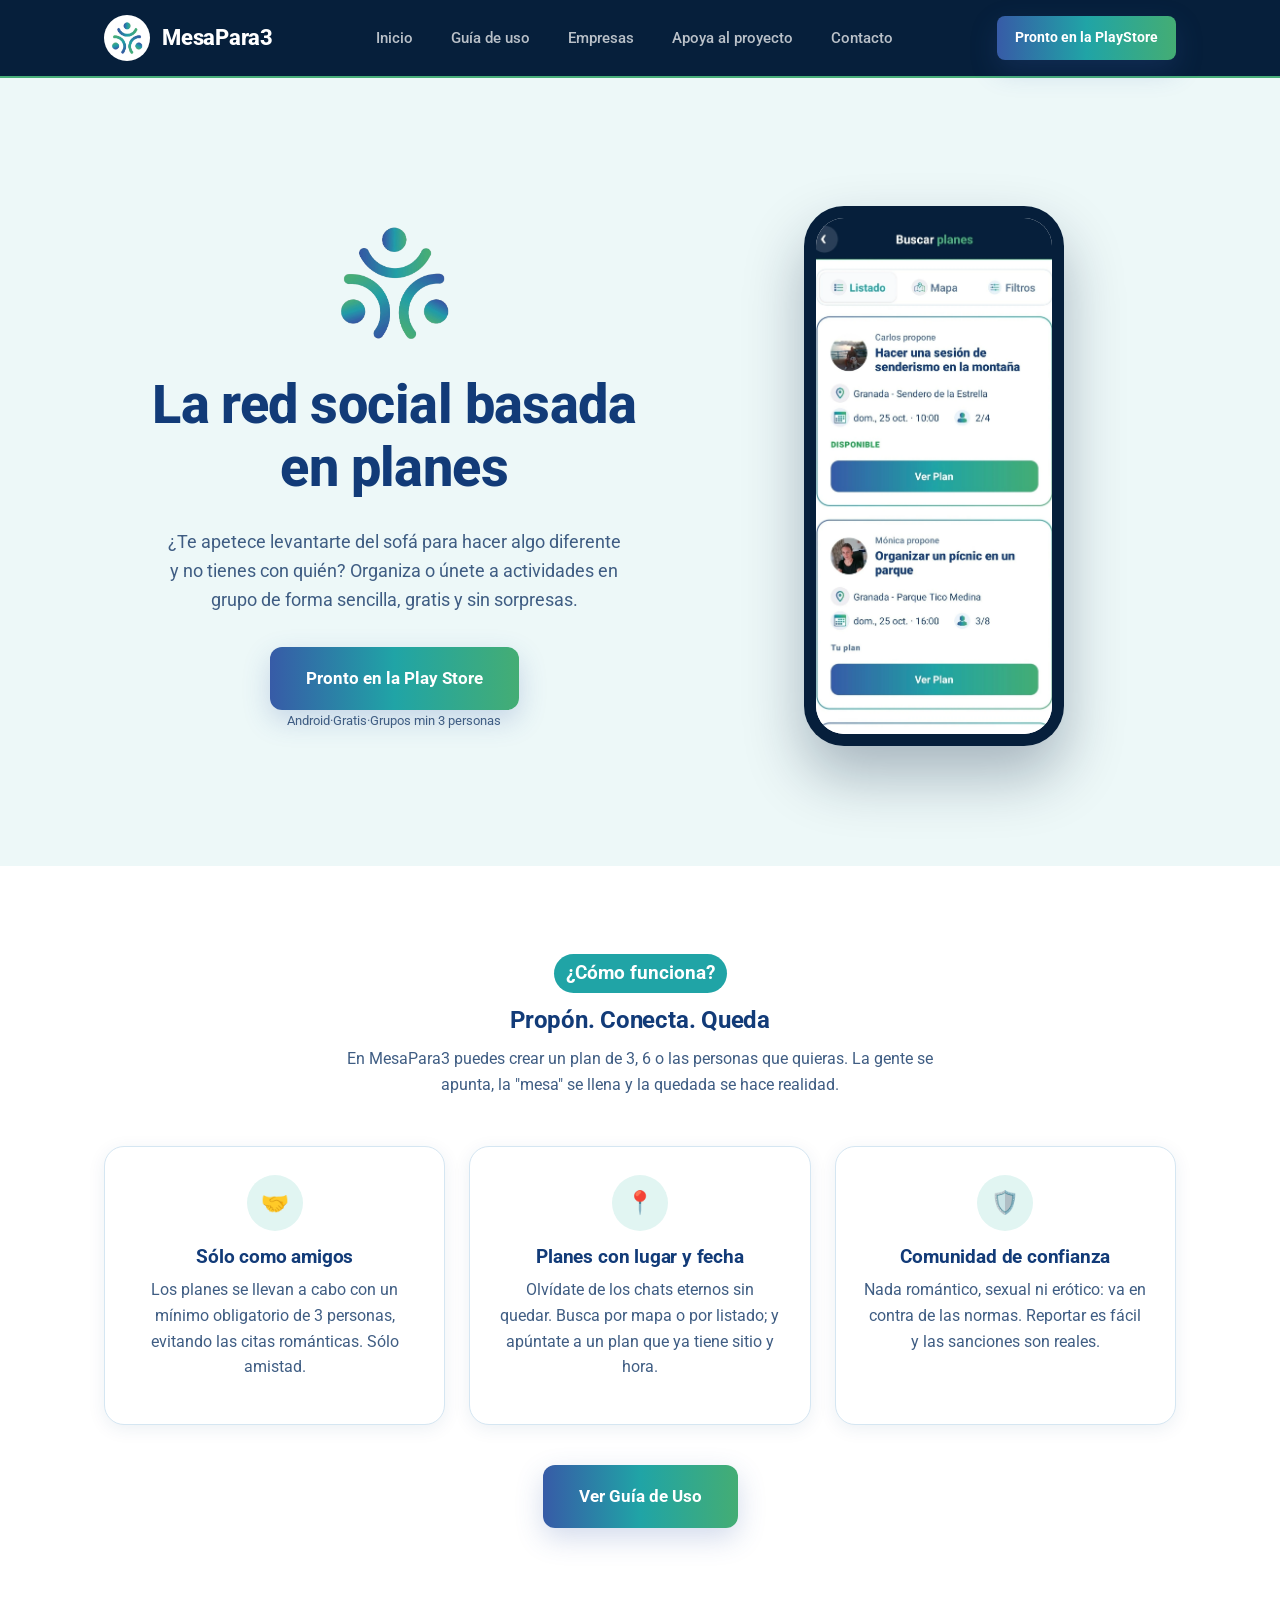
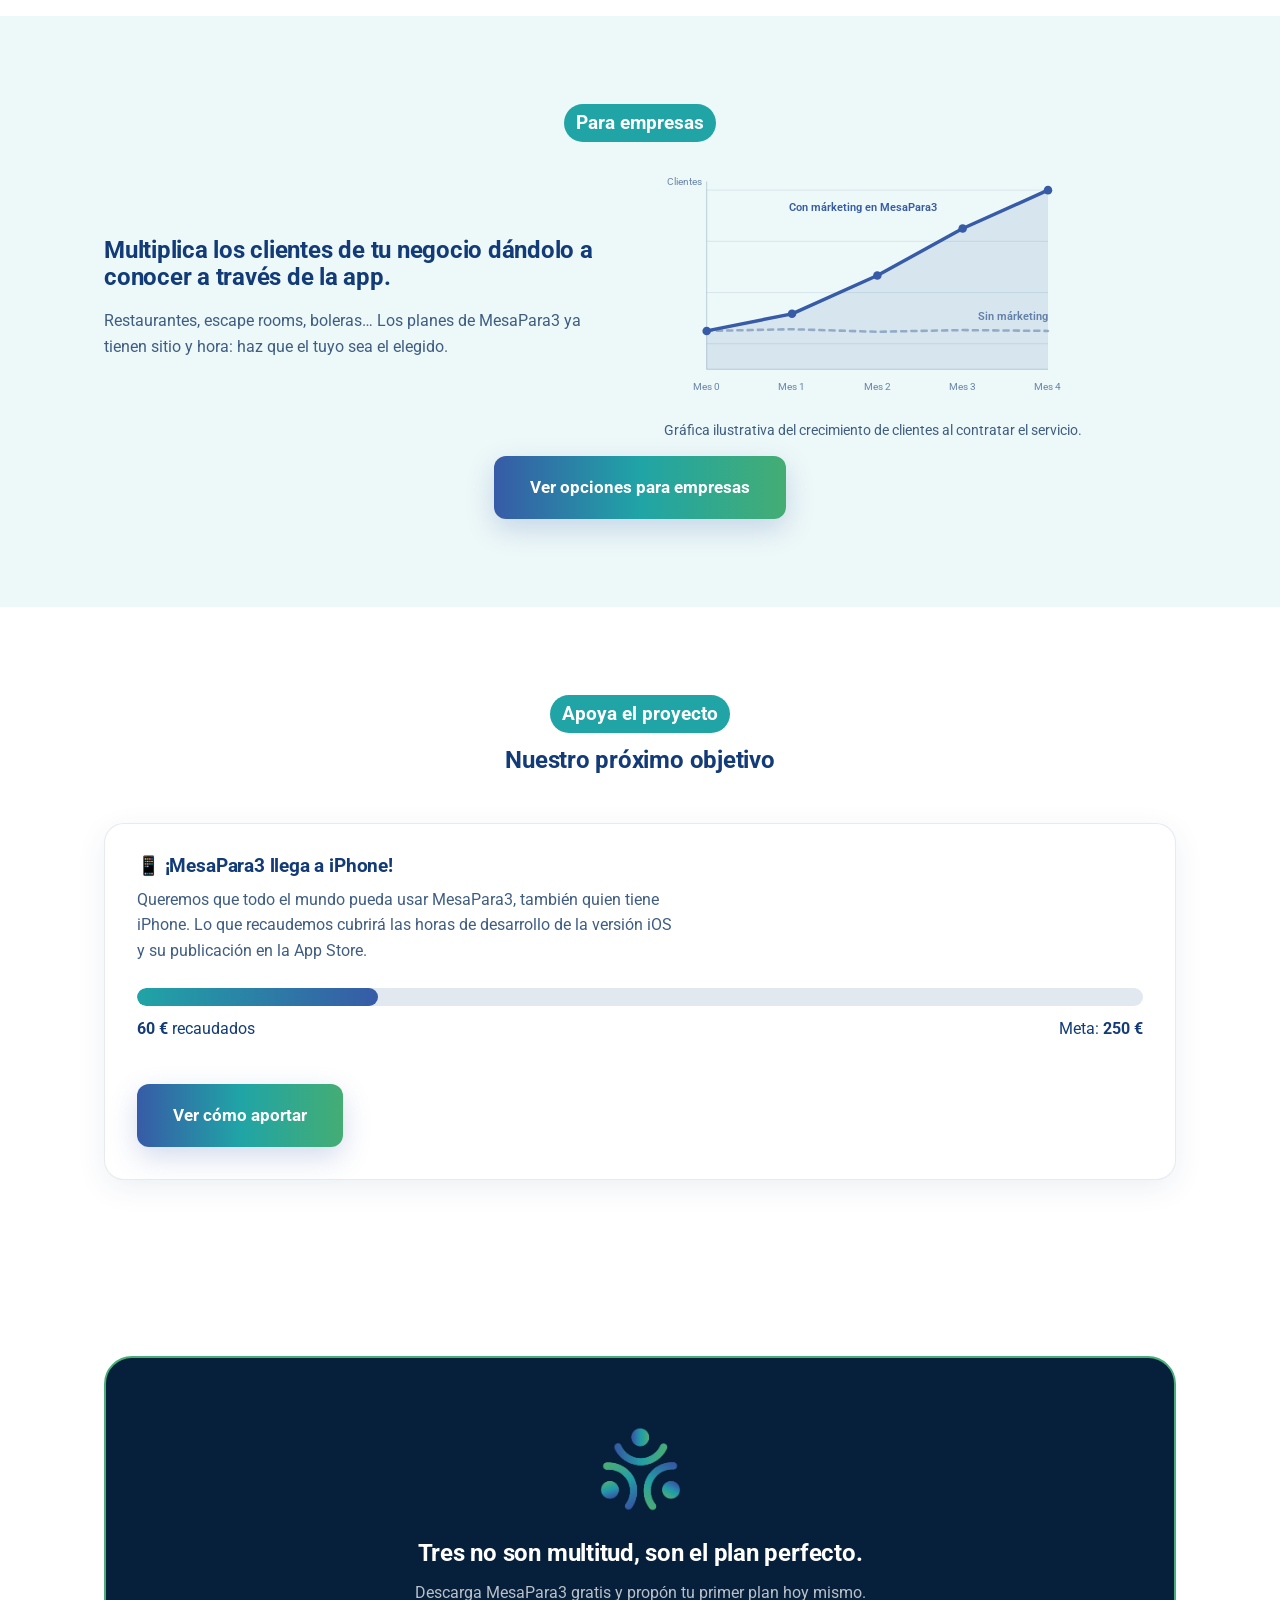
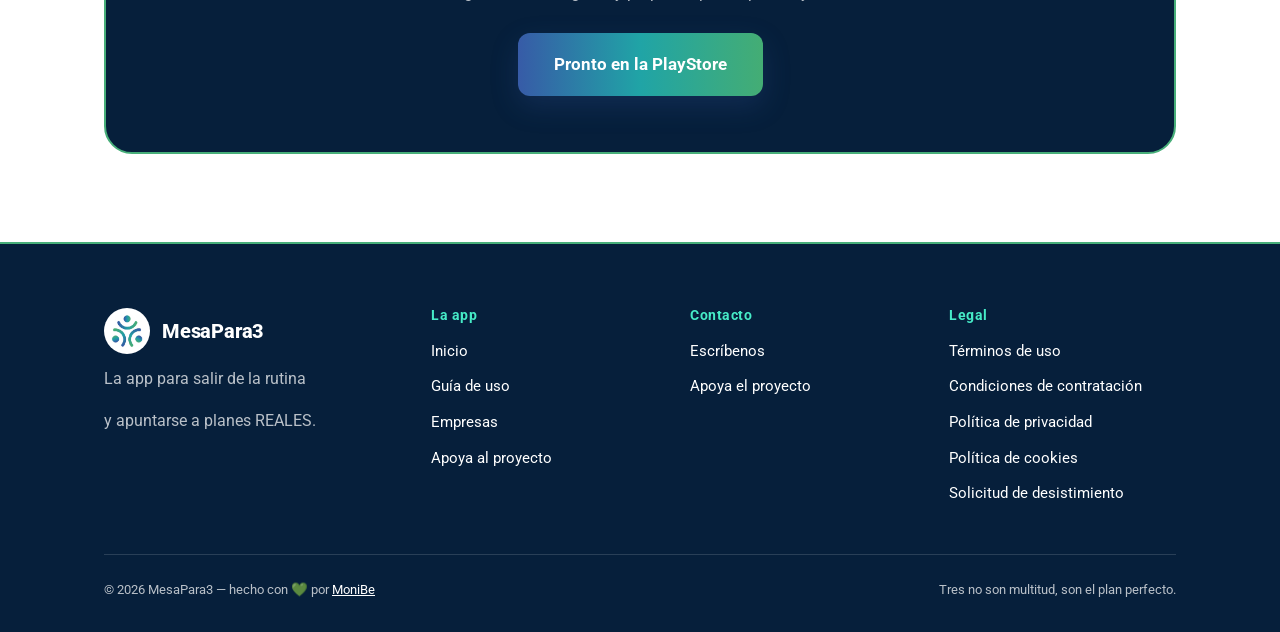
==== index.html @ 3df7d230 "Cambiado el mensaje del index al final para descargar la app" ====
<!DOCTYPE html>
<html lang="es">
<head>
  <meta charset="UTF-8">
  <meta name="viewport" content="width=device-width, initial-scale=1.0">
  <title>Inicio · MesaPara3 | App para hacer planes y salir de la rutina</title>
  <meta name="description" content="Descubre MesaPara3, red social centrada en planes. Crea o apúntate a cenas, excursiones y actividades cerca de ti.">
  <link rel="stylesheet" href="/css/styles.css">
  <link rel="icon" href="assets/favicon.ico">
</head>
<body>

  <div id="site-header"></div>

  <main>

  <section class="hero">
    <div class="container">
      <div class="reveal in">
          <img src="/assets/logo.png" alt="Logo MesaPara3" title="logo MesaPara3" class="hero-logo">
        <h1>La red social basada en planes</h1>
        <p class="lede">¿Te apetece levantarte del sofá para hacer algo diferente y no tienes con quién? Organiza o únete a actividades en grupo de forma sencilla, gratis y sin sorpresas.</p>
        <div class="hero-actions" id="descarga">
          <a href="#" class="btn btn-gradient btn-lg">Pronto en la Play Store</a>
        </div>
        <p class="store-note">Android·Gratis·Grupos min 3 personas</p>
      </div>
      <div class="phone-mock reveal in">
        <div class="screen">
          <img src="/assets/capturas/buscar_plan.webp" alt="Captura de la app MesaPara3: pantalla de Buscar planes" title="Pantalla de Buscar planes en la app" class="phone-screenshot">
        </div>
      </div>
    </div>
  </section>

  <section>
    <div class="container">
      <div class="section-head reveal">
        <span class="badge">¿Cómo funciona?</span>
        <h2>Propón. Conecta. Queda</h2>
        <p class="text-muted">En MesaPara3 puedes crear un plan de 3, 6 o las personas que quieras. La gente se apunta, la "mesa" se llena y la quedada se hace realidad.</p>
      </div>
      <div class="grid-3">
        <div class="card reveal">
          <div class="icon-dot">🤝</div>
          <h3>Sólo como amigos</h3>
          <p class="text-muted">Los planes se llevan a cabo con un mínimo obligatorio de 3 personas, evitando las citas románticas. Sólo amistad.</p>
        </div>
        <div class="card reveal">
          <div class="icon-dot">📍</div>
          <h3>Planes con lugar y fecha</h3>
          <p class="text-muted">Olvídate de los chats eternos sin quedar. Busca por mapa o por listado; y apúntate a un plan que ya tiene sitio y hora.</p>
        </div>
        <div class="card reveal">
          <div class="icon-dot">🛡️</div>
          <h3>Comunidad de confianza</h3>
          <p class="text-muted">Nada romántico, sexual ni erótico: va en contra de las normas. Reportar es fácil y las sanciones son reales.</p>
        </div>
        
      </div>
            <div class="section-action reveal">
        <a href="/guia-de-uso" class="btn btn-gradient btn-lg">Ver Guía de Uso</a>
      </div>
    </div>
  </section>

  <!-- PARA EMPRESAS -->
  <section class="section-tint section-biz">
    <div class="container">
      <span class="badge">Para empresas</span>
      <div class="biz-grid">
        <div class="biz-copy reveal">
          <h2>Multiplica los clientes de tu negocio dándolo a conocer a través de la app.</h2>
          <p class="text-muted">Restaurantes, escape rooms, boleras… Los planes de MesaPara3 ya tienen sitio y hora: haz que el tuyo sea el elegido.</p>
        </div>

        <div class="growth-chart reveal">
          <svg viewBox="0 0 480 300" role="img" aria-labelledby="chart-title chart-desc">
            <title id="chart-title">Evolución de clientes con y sin servicio de márketing</title>
            <desc id="chart-desc">Gráfica ilustrativa: sin el servicio, los clientes se mantienen estables; con el servicio de márketing, aumentan mes a mes.</desc>

            <!-- Cuadrícula -->
            <line class="grid" x1="50" y1="40"  x2="450" y2="40"/>
            <line class="grid" x1="50" y1="100" x2="450" y2="100"/>
            <line class="grid" x1="50" y1="160" x2="450" y2="160"/>
            <line class="grid" x1="50" y1="220" x2="450" y2="220"/>
            <line class="axis" x1="50" y1="250" x2="450" y2="250"/>
            <line class="axis" x1="50" y1="30"  x2="50"  y2="250"/>

            <!-- Etiquetas eje X -->
            <text class="tick" x="50"  y="274" text-anchor="middle">Mes 0</text>
            <text class="tick" x="150" y="274" text-anchor="middle">Mes 1</text>
            <text class="tick" x="250" y="274" text-anchor="middle">Mes 2</text>
            <text class="tick" x="350" y="274" text-anchor="middle">Mes 3</text>
            <text class="tick" x="450" y="274" text-anchor="middle">Mes 4</text>
            <text class="tick" x="44" y="34" text-anchor="end">Clientes</text>

            <!-- Sin servicio -->
            <polyline class="line-base" points="50,205 150,203 250,206 350,204 450,205"/>
            <text class="label" x="450" y="192" text-anchor="end" opacity=".6">Sin márketing</text>

            <!-- Con servicio -->
            <polygon class="area-up" points="50,205 150,185 250,140 350,85 450,40 450,250 50,250"/>
            <polyline class="line-up" points="50,205 150,185 250,140 350,85 450,40"/>
            <circle class="dot-up" cx="50"  cy="205" r="5"/>
            <circle class="dot-up" cx="150" cy="185" r="5"/>
            <circle class="dot-up" cx="250" cy="140" r="5"/>
            <circle class="dot-up" cx="350" cy="85"  r="5"/>
            <circle class="dot-up" cx="450" cy="40"  r="5"/>
            <text class="label label-up" x="320" y="64" text-anchor="end">Con márketing en MesaPara3</text>
          </svg>
          <p class="text-muted chart-caption">Gráfica ilustrativa del crecimiento de clientes al contratar el servicio.</p>
        </div>
      </div>
      <a href="/empresas" class="btn btn-gradient btn-lg">Ver opciones para empresas</a>
    </div>
  </section>

  <!-- NUESTRO PRÓXIMO OBJETIVO -->
  <section>
    <div class="container">
      <div class="section-head reveal">
        <span class="badge">Apoya el proyecto</span>
        <h2>Nuestro próximo objetivo</h2>
      </div>

      <div class="goal-card reveal">
        <h3>📱 ¡MesaPara3 llega a iPhone!</h3>
        <p class="text-muted" style="max-width:60ch;">
          Queremos que todo el mundo pueda usar MesaPara3, también quien tiene iPhone.
          Lo que recaudemos cubrirá las horas de desarrollo de la versión iOS y su
          publicación en la App Store.
        </p>

        <div class="goal-progress"
            role="progressbar"
            aria-valuemin="0" aria-valuemax="250" aria-valuenow="60"
            aria-label="Progreso de la recaudación para la versión de iPhone">
          <div class="goal-progress-fill"></div>
        </div>

        <div class="goal-numbers">
          <span><strong id="goal-raised">60 €</strong> recaudados</span>
          <span>Meta: <strong>250 €</strong></span>
        </div>
        <p class="goal-note" id="goal-note"></p>

        <a href="/aportaciones" class="btn btn-gradient btn-lg">Ver cómo aportar</a>
      </div>
    </div>
  </section>

  <section>
    <div class="container">
      <div class="cta-band reveal">
        <img src="/assets/logo.png" alt="Logo MesaPara3" title="Logo MesaPara3" class="cta-logo">
        <h2>Tres no son multitud, son el plan perfecto.</h2>
        <p>Descarga MesaPara3 gratis y propón tu primer plan hoy mismo.</p>
        <a href="#" class="btn btn-gradient btn-lg" style="margin-top:12px;">Pronto en la PlayStore</a>
      </div>
    </div>
  </section>

  </main>

  <div id="site-footer"></div>

  <script src="/js/script.js"></script>
</body>
</html>
---- css/styles.css ----
/* =========================================================
   MesaPara3 — Sistema de diseño de la web oficial
   Basado en src/styles/theme.js de la app MesaPara3
   (cabecera y pie azul marino, degradado azul → turquesa → verde)
   ========================================================= */

@import url('https://fonts.googleapis.com/css2?family=Roboto:wght@400;500;700;800&display=swap');

:root {
  /* --- Paleta (idéntica a theme.js) --- */
  --color-primary: #20A4A6;        /* turquesa */
  --color-secondary: #375BA7;      /* azul corporativo */
  --color-bg: #FFFFFF;
  --color-surface: #F8FAFC;        /* blanco azulado */
  --color-text: #123B78;           /* azul intenso */
  --color-text-muted: #3f5d83;     /* azul suave */
  --color-border: #D5E6F2;
  --color-avatar-bg: #E1F5F2;      /* verde agua muy suave */

  --color-bar: #061F3B;            /* barras oscuras (header / footer) */
  --color-on-bar: #FFFFFF;
  --color-on-bar-muted: rgba(255, 255, 255, 0.72);
  --color-azulito: #40D5F1;
  --color-verde: #47AE79;
  --color-turquesaclaro: #46ebc7;
  --color-mint: #EDF8F8;

  --gradient-brand: linear-gradient(90deg, #375BA7 0%, #20A4A6 50%, #44AD74 100%);
  --gradient-critico: linear-gradient(90deg, #375BA7 0%, #1E293B 100%);
  --gradient-disabled: linear-gradient(90deg, #CCCCCC 0%, #AFAFAF 100%);
  --gradient-wash: radial-gradient(circle at 15% 15%, rgba(32,164,166,0.10), transparent 65%),
                   radial-gradient(circle at 85% 25%, rgba(55,91,167,0.09), transparent 60%);

  /* --- Tipografía (la de la app: Roboto) --- */
  --font-display: 'Roboto', system-ui, -apple-system, sans-serif;
  --font-body: 'Roboto', system-ui, -apple-system, sans-serif;

  /* --- Espaciado y forma --- */
  --radius-sm: 8px;                /* igual que BotonGradiente */
  --radius-md: 20px;
  --radius-lg: 28px;
  --radius-pill: 999px;
  --shadow-soft: 0 4px 18px rgba(18, 59, 120, 0.08);
  --shadow-lift: 0 10px 28px rgba(55, 91, 167, 0.22);
  --shadow-bar: 0 8px 24px rgba(6, 31, 59, 0.35);
  --container: 1120px;
  --header-h: 76px;
}

* { box-sizing: border-box; }
html { scroll-behavior: smooth; }

body {
  margin: 0;
  font-family: var(--font-body);
  color: var(--color-text);
  background: var(--color-bg);
  line-height: 1.6;
  -webkit-font-smoothing: antialiased;
}

img { max-width: 100%; display: block; }
a { color: inherit; text-decoration: none; }

h1, h2, h3, h4 {
  font-family: var(--font-display);
  font-weight: 700;
  line-height: 1.15;
  margin: 0 0 .5em;
  letter-spacing: -0.01em;
  color: var(--color-text);
}
h1 { font-weight: 800; }

p { margin: 0 0 1em; color: var(--color-text); }
.text-muted { color: var(--color-text-muted); }

/* Texto con degradado de marca (como "buen plan." en la app) */
.text-gradient {
  background: var(--gradient-brand);
  -webkit-background-clip: text;
  background-clip: text;
  color: transparent;
}

/* Foco visible para teclado */
:focus-visible {
  outline: 3px solid var(--color-azulito);
  outline-offset: 2px;
}

.container {
  width: 100%;
  max-width: var(--container);
  margin: 0 auto;
  padding: 0 24px;
}

section { padding: 88px 0; }
@media (max-width: 720px) { section { padding: 56px 0; } }
@media (max-width: 480px) {
  section { padding: 40px 0; }
  .container { padding: 0 18px; }
}

/* ---------- Motivo de marca: los 3 puntos de la mesa ---------- */
.mesa-mark {
  display: inline-flex;
  align-items: center;
  gap: 5px;
  height: 22px;
}
.mesa-mark span {
  width: 10px;
  height: 10px;
  border-radius: 50%;
  background: var(--color-secondary);
}
.mesa-mark span:nth-child(2) { background: var(--color-primary); }
.mesa-mark span:nth-child(3) { background: var(--color-verde); }
.mesa-mark span:nth-child(n+4) { display: none; } /* por si el HTML aún trae 4 puntos */

.mesa-divider {
  display: flex;
  gap: 10px;
  align-items: center;
  margin: 0 auto 20px;
  width: fit-content;
}
.mesa-divider span {
  width: 8px; height: 8px; border-radius: 50%;
  background: var(--color-border);
}
.mesa-divider span.on { background: var(--gradient-brand); }

.brand-logo {
  height: 46px;
  width: 46px;
  object-fit: contain;
  border-radius: 50%;
  background: #fff;           /* el logo va sobre círculo blanco, como en la app */
  padding: 2px;
}
.eyebrow-logo { height: 20px; width: auto; }
.cta-logo { height: 110px; width: auto; margin: 0 auto 16px; display: block; }

/* ---------- Header (barra azul marino, como la cabecera de la app) ---------- */
.site-header {
  position: sticky;
  top: 0;
  z-index: 50;
  background: var(--color-bar);
  color: var(--color-on-bar);
  border-bottom: 2px solid var(--color-verde);
}
.site-header .container {
  display: flex;
  align-items: center;
  justify-content: space-between;
  height: var(--header-h);
}

.brand {
  display: flex;
  align-items: center;
  gap: 12px;
  font-family: var(--font-display);
  font-weight: 800;
  font-size: 1.4rem;
  letter-spacing: -0.01em;
  color: var(--color-on-bar);
  text-decoration: none;
  transition: opacity .2s ease;
}
.site-header .brand:hover { opacity: .85; }
.brand .num,
.brand-3 { color: var(--color-verde); }  /* el "3" en verde, como en la app */

.main-nav {
  display: flex;
  align-items: center;
  gap: 6px;
}
.main-nav a {
  padding: 10px 16px;
  border-radius: var(--radius-pill);
  font-size: .95rem;
  font-weight: 500;
  color: var(--color-on-bar-muted);
  transition: background .18s ease, color .18s ease;
}
.main-nav a:hover,
.main-nav a.active {
  background: rgba(255, 255, 255, 0.10);
  color: var(--color-on-bar);
}
.header-cta { display: flex; align-items: center; gap: 12px; }

.nav-toggle {
  display: none;
  background: none;
  border: none;
  cursor: pointer;
  padding: 8px;
}
.nav-toggle span {
  display: block;
  width: 22px;
  height: 2px;
  background: var(--color-on-bar);
  margin: 5px 0;
  border-radius: 2px;
}

@media (max-width: 420px) {
  .header-cta .btn-gradient.btn-sm { display: none; }
}

@media (max-width: 860px) {
  .main-nav {
    position: fixed;
    top: var(--header-h); left: 0; right: 0;
    background: var(--color-bar);
    border-bottom: 2px solid var(--color-verde);
    flex-direction: column;
    align-items: stretch;
    padding: 12px;
    display: none;
    box-shadow: var(--shadow-bar);
  }
  .main-nav.open { display: flex; }
  .main-nav a { padding: 14px 16px; }
  .nav-toggle { display: block; }
}

/* ---------- Botones (estilo BotonGradiente) ---------- */
.btn {
  display: inline-flex;
  align-items: center;
  justify-content: center;
  gap: 8px;
  font-family: var(--font-body);
  font-weight: 700;
  font-size: 1rem;
  min-height: 50px;
  padding: 14px 28px;
  border-radius: var(--radius-sm);
  border: none;
  cursor: pointer;
  transition: transform .15s ease, box-shadow .15s ease, opacity .15s ease;
  white-space: nowrap;
}
.btn-gradient {
  background: var(--gradient-brand);
  color: #fff;
  box-shadow: var(--shadow-lift);
}
.btn-gradient:hover { transform: translateY(-2px); opacity: .92; }
.btn-gradient:active { opacity: .85; transform: none; }  /* como buttonPressed */
.btn-critico {
  background: var(--gradient-critico);
  color: #fff;
}
.btn-outline {
  background: transparent;
  color: var(--color-text);
  border: 1.5px solid var(--color-border);
}
.btn-outline:hover { border-color: var(--color-primary); color: var(--color-secondary); }
/* Estado deshabilitado: degradado gris pálido */
.btn[disabled],
.btn.is-disabled {
  background: var(--gradient-disabled);
  color: #fff;
  box-shadow: none;
  cursor: not-allowed;
  opacity: 1;
  transform: none;
}
.btn-sm { padding: 10px 18px; min-height: 42px; font-size: .9rem; border-radius: var(--radius-sm); }
.btn-lg { padding: 18px 36px; font-size: 1.05rem; border-radius: 12px; }

/* ---------- Hero ---------- */
.hero {
  padding: 72px 0 64px;
  background: var(--color-mint);
  position: relative;
  overflow: hidden;
}
.hero .container {
  display: grid;
  grid-template-columns: 1.1fr .9fr;
  gap: 56px;
  align-items: center;
  background: transparent;
  border-radius: var(--radius-lg);
  padding: 56px 48px;
}
.hero-logo { height: 150px; width: auto; margin: 0 auto 16px; display: block; }
.hero .reveal.in {text-align: center;}
.hero-actions {justify-content: center;}
@media (max-width: 900px) {
  .hero .container { grid-template-columns: 1fr; padding: 40px 28px; }
}
@media (max-width: 640px) {
  .hero { padding: 0 0 32px; }
  .hero .container { padding: 32px 20px; gap: 36px; }
  .hero-actions { flex-direction: column; align-items: stretch; }
  .hero-actions .btn { width: 100%; text-align: center; }
  .hero .reveal.in {text-align: center;}
}

.hero h1 { font-size: clamp(2.2rem, 4.4vw, 3.4rem); }
.hero .lede { font-size: 1.15rem; color: var(--color-text-muted); max-width: 46ch; margin: 0 auto; }
.hero-actions { display: flex; gap: 14px; align-items: center; margin: 32px auto 0; flex-wrap: wrap; }
.store-note { font-size: .82rem; color: var(--color-text-muted); }

/* Mock de teléfono */
.phone-mock {
  justify-self: center;
  width: 260px;
  max-width: 78vw;
  aspect-ratio: 260/540;
  height: auto;
  border-radius: 40px;
  background: var(--color-bar);
  padding: 12px;
  box-shadow: 0 30px 60px rgba(6, 31, 59, 0.30);
  position: relative;
}
.phone-mock .screen {
  width: 100%;
  height: 100%;
  border-radius: 28px;
  background: var(--color-bg);
  overflow: hidden;
  display: flex;
  flex-direction: column;
}
.phone-mock .screen-top {
  padding: 20px 18px 14px;
  background: var(--color-bar);
  border-bottom: 2px solid var(--color-verde);
  color: #fff;
}
.phone-mock .screen-body { padding: 16px; display: grid; gap: 10px; }
.phone-screenshot {
  width: 100%;
  height: 100%;
  object-fit: cover;
  object-position: top center;
}
.plan-card-mock {
  background: var(--color-surface);
  border-radius: var(--radius-md);
  padding: 14px;
  border: 1px solid var(--color-border);
}
.plan-card-mock .bar { height: 8px; border-radius: 4px; background: var(--color-border); margin-bottom: 6px; }
.plan-card-mock .bar.w60 { width: 60%; }
.plan-card-mock .bar.w40 { width: 40%; background: var(--gradient-brand); height: 6px; }

/* ---------- Tarjetas / grids ---------- */
.grid-3 { display: grid; grid-template-columns: repeat(3, 1fr); gap: 24px; }
.grid-2 { display: grid; grid-template-columns: repeat(2, 1fr); gap: 24px; }
@media (max-width: 820px) { .grid-3, .grid-2 { grid-template-columns: 1fr; } }
/* Contacto: en móvil, la tarjeta "Antes de escribir" va antes del formulario */
@media (max-width: 820px) { .contact-grid > .card { order: -1; } }

.card {
  display: flex;
  flex-direction: column;
  align-items: center;
  text-align: center;
  background: var(--color-bg, #1e1e2f);
  border: 1.5px solid var(--color-border);
  border-radius: var(--radius-md);
  padding: 28px;
  box-shadow: var(--shadow-soft);
  transition: transform .18s ease, box-shadow .18s ease, border-color .18s ease;
}

.card h3 { color: var(--color-text); }
.card p { color: var(--color-text-muted); }
/* Icono en círculo verde agua, como los avatares de las tarjetas de la app */
.card .icon-dot {
  width: 56px; height: 56px;
  border-radius: 50%;
  background: var(--color-avatar-bg);
  display: flex; align-items: center; justify-content: center;
  margin-bottom: 16px;
  font-size: 1.4rem;
}

.section-head { max-width: 640px; margin: 0 auto 48px; text-align: center; }
.section-head.left { margin: 0 0 40px; text-align: left; }

/* ---------- Secciones con fondo de color mint ----------*/
.section-tint{
  background: var(--color-mint);
}

/* ---------- Pasos numerados (cómo funciona) ---------- */
.steps { display: grid; grid-template-columns: repeat(3, 1fr); gap: 20px; counter-reset: step; }
@media (max-width: 900px) { .steps { grid-template-columns: repeat(2, 1fr); } }
@media (max-width: 560px) { .steps { grid-template-columns: 1fr; } }
.step { position: relative; padding-top: 8px; }
.step .num {
  font-family: var(--font-display);
  font-weight: 800;
  font-size: 2rem;
  background: var(--gradient-brand);
  -webkit-background-clip: text;
  background-clip: text;
  color: transparent;
  margin-bottom: 8px;
  display: block;
}

    /* Botón de la sección "Cómo funciona" */
    .section-action { text-align: center; margin-top: 40px; }

    /* Sección Para empresas */
    .biz-grid {
      display: grid;
      grid-template-columns: 1fr 1fr;
      gap: 48px;
      align-items: center;
    }
    .section-biz .container { text-align: center; }
    .biz-copy, .growth-chart { text-align: left; }
    .biz-copy h2 { margin-bottom: 16px; }
    .biz-copy .btn { margin-top: 24px; }

    .growth-chart { width: 100%; }
    .growth-chart svg { width: 80%; height: auto; display: block; }
    .growth-chart .axis { stroke: currentColor; opacity: .25; stroke-width: 1; }
    .growth-chart .grid { stroke: currentColor; opacity: .1; stroke-width: 1; }
    .growth-chart .tick { fill: currentColor; opacity: .6; font-size: 12px; font-family: inherit; }
    .growth-chart .line-base { fill: none; stroke: currentColor; opacity: .35; stroke-width: 3; stroke-dasharray: 6 6; stroke-linecap: round; }
    .growth-chart .line-up { fill: none; stroke: var(--primary, #375BA7); stroke-width: 4; stroke-linecap: round; stroke-linejoin: round; }
    .growth-chart .area-up { fill: var(--primary, #375BA7); opacity: .12; }
    .growth-chart .dot-up { fill: var(--primary, #375BA7); }
    .growth-chart .label { fill: currentColor; font-size: 13px; font-weight: 600; font-family: inherit; }
    .growth-chart .label-up { fill: var(--primary, #375BA7); }
    .chart-caption { font-size: .85rem; margin-top: 8px; }

    /* Sección Nuestro próximo objetivo */
    .goal-card .btn { margin-top: 28px; }

    @media (max-width: 800px) {
      .biz-grid { grid-template-columns: 1fr; gap: 32px; }

      /* Para empresas: todo centrado en móvil */
      .biz-copy, .growth-chart { text-align: center; }
      .biz-copy .btn { margin-top: 0; }

      /* Gráfico a todo el ancho, centrado y con textos algo mayores */
      .growth-chart svg { width: 100%; max-width: 560px; margin: 0 auto; overflow: visible; }
      .growth-chart .tick { font-size: 13px; }
      .growth-chart .label { font-size: 14px; }
    }
    @media (max-width: 480px) {
      /* Aprovecha un poco más el ancho de la pantalla */
      .growth-chart { width: calc(100% + 12px); margin-left: -6px; }
    }

/* ---------- Franja CTA (azul marino, como las barras de la app) ---------- */
.cta-band {
  background: var(--color-bar);
  color: #fff;
  border: 2px solid var(--color-verde);
  border-radius: var(--radius-lg);
  padding: 56px;
  text-align: center;
}
.cta-band h2 { color: #fff; }
.cta-band p { color: var(--color-on-bar-muted); }
@media (max-width: 640px) {
  .cta-band { padding: 36px 24px; border-radius: var(--radius-md); }
  .btn-lg { width: 100%; padding: 16px 24px; font-size: 1rem; }
}

/* Tarjetas que son enlaces (interactivas) */
a.card {
  text-decoration: none;
  color: inherit;
  border: 2px solid transparent;
  transition: all 0.3s ease;
  position: relative;
}

/* Efecto hover atractivo solo para las tarjetas que son enlaces */
a.card:hover {
  border-color: var(--primary-color, #375BA7); /* El color de acento que uses */
  transform: translateY(-4px);
  box-shadow: 0 10px 20px rgba(0, 0, 0, 0.2);
}

.card-action {
  display: inline-block;
  margin-top: 1.2rem;
  font-weight: 600;
  font-size: 0.95rem;
  color: var(--primary-color, #375BA7); /* Color corporativo o de acento */
  transition: transform 0.2s ease;
}

/* Pequeño detalle: la flecha se mueve un poquito a la derecha al pasar el ratón */
a.card:hover .card-action {
  transform: translateX(4px);
}

/* ---------- Formularios ---------- */
.field { margin-bottom: 20px; }
.field label {
  display: block;
  font-weight: 700;
  font-size: .9rem;
  margin-bottom: 6px;
  color: var(--color-text);
}
.field input,
.field select,
.field textarea {
  width: 100%;
  font-family: var(--font-body);
  font-size: 1rem;
  padding: 13px 16px;
  border-radius: var(--radius-sm);
  border: 1.5px solid var(--color-border);
  background: var(--color-surface);
  color: var(--color-text);
}
.field input:focus,
.field select:focus,
.field textarea:focus {
  outline: none;
  border-color: var(--color-primary);
  box-shadow: 0 0 0 3px rgba(32, 164, 166, 0.18);
  background: #fff;
}
.field textarea { resize: vertical; min-height: 140px; }
.checkbox-field { display: flex; gap: 10px; align-items: flex-start; margin-bottom: 24px; }
.checkbox-field input { width: 18px; height: 18px; margin-top: 3px; flex: none; accent-color: var(--color-primary); }
.checkbox-field label { font-weight: 400; font-size: .9rem; color: var(--color-text-muted); }
.form-note { font-size: .82rem; color: var(--color-text-muted); margin-top: 10px; }
.form-honeypot { position: absolute; left: -9999px; width: 1px; height: 1px; overflow: hidden; }
.form-success, .form-error {
  padding: 16px 18px;
  border-radius: var(--radius-sm);
  font-weight: 600;
  margin-bottom: 20px;
  display: none;
}
.form-success { background: #ECFDF5; color: #047857; }
.form-error { background: #FEF2F2; color: #B91C1C; }

.field-error {
  display: none;
  margin-top: .35rem;
  font-size: .875rem;
  color: #d93025; /* cámbialo por el rojo de tu paleta */
}

.is-invalid {
  border-color: #d93025;
}

/* ---------- Guía de uso: mock de pantallas ---------- */
.screen-guide {
  display: flex;
  align-items: flex-start;
  justify-content: center;
  gap: 40px;
  max-width: 620px;
  margin: 0 auto 56px;
}
.screen-guide-text { max-width: 320px; padding-top: 4px; }
@media (max-width: 780px) {
  .screen-guide { flex-direction: column-reverse !important; align-items: center; text-align: center; gap: 20px; }
  .screen-guide-text { max-width: 100%; text-align: center; }
}
.screen-frame {
  width: 200px;
  height: 400px;
  flex: none;
  margin: 0 auto;
  border-radius: 28px;
  background: var(--color-bar);
  padding: 10px;
}
.screen-frame .inner {
  width: 100%; height: 100%;
  border-radius: 20px;
  background: var(--color-surface);
  display: flex; align-items: center; justify-content: center;
  color: var(--color-text-muted);
  font-size: .8rem;
  text-align: center;
  padding: 12px;
}
@media (max-width: 480px) {
  .screen-frame { width: 160px; height: 320px; }
}

/* ---------- Empresas: lista de sectores ---------- */
.chip-row { display: flex; flex-wrap: wrap; gap: 10px; margin: 24px 0; }
.chip {
  padding: 8px 16px;
  border-radius: var(--radius-pill);
  background: var(--color-avatar-bg);
  border: 1px solid var(--color-border);
  font-size: .88rem;
  font-weight: 500;
  color: var(--color-text);
}

/* ---------- Barra de progreso de aportaciones ----------- */
.goal-card {
  background: #fff;
  border: 1px solid rgba(18, 59, 120, 0.1);
  border-radius: 20px;
  padding: 32px;
  box-shadow: 0 8px 30px rgba(18, 59, 120, 0.08);
}
.goal-progress {
  height: 18px;
  background: #E2E8F0;
  border-radius: 999px;
  overflow: hidden;
  margin-top: 24px;
}
.goal-progress-fill {
  height: 100%;
  width: var(--pct, 24%);
  min-width: 18px;                 /* que se vea siempre, aunque el % sea pequeño */
  border-radius: 999px;
  background: linear-gradient(90deg, #20A4A6, #375BA7);
  animation: goal-fill 1.2s cubic-bezier(.22, 1, .36, 1) both;
}
@keyframes goal-fill {
  from { width: 0; }
}
@media (prefers-reduced-motion: reduce) {
  .goal-progress-fill { animation: none; }
}
.goal-numbers {
  display: flex;
  justify-content: space-between;
  margin-top: 10px;
  color: #123B78;
}
.goal-note { margin-top: 12px; color: #475569; font-size: .95rem; }
@media (prefers-reduced-motion: reduce) {
  .goal-progress-fill { transition: none; }
}

/* ---------- Insignias (nivel 0 gris → nivel 3 dorado) ---------- */
.badge-icon {
  width: 64px;
  height: 64px;
  border-radius: 50%;
  display: flex;
  align-items: center;
  justify-content: center;
  font-size: 1.6rem;
  margin-bottom: 16px;
}
.badge-icon.lvl-1 { background: linear-gradient(135deg, #a2eaf7, #00ca92); color: #00ca92; }
.badge-icon.lvl-2 { background: linear-gradient(135deg, #7ff0f1, #135caf); color: #061f3b; }
.badge-icon.lvl-3 { background: linear-gradient(135deg, #ebd993, #ffe066); color: #f5a300; }

.badge-card { text-align: left; }
.badge-levels { display: flex; gap: 8px; margin-top: 14px; }
.badge-pip { width: 22px; height: 6px; border-radius: 999px; }
.badge-pip.lvl-1 { background: linear-gradient(90deg, #40D5F1, #00ca92); }
.badge-pip.lvl-2 { background: linear-gradient(90deg, #135caf, #061f3b ) }
.badge-pip.lvl-3 { background: linear-gradient(90deg, #ffe066, #f5a300); }

/* ---------- Insignias en carrusel horizontal ---------- */
.grid-3.badge-grid {
  display: flex;                      /* anula el grid de 3 columnas */
  gap: 16px;
  overflow-x: auto;
  scroll-snap-type: x mandatory;
  scroll-padding-inline: 4px;
  overscroll-behavior-x: contain;
  -webkit-overflow-scrolling: touch;
  padding: 6px 4px 18px;              /* hueco para que no se recorte la sombra */
  scrollbar-width: thin;
  scrollbar-color: var(--color-primary) var(--color-border);
}
.badge-grid::-webkit-scrollbar { height: 8px; }
.badge-grid::-webkit-scrollbar-track { background: var(--color-border); border-radius: 999px; }
.badge-grid::-webkit-scrollbar-thumb { background: var(--color-primary); border-radius: 999px; }

.badge-grid .badge-card {
  flex: 0 0 210px;                    /* ancho fijo: se ve asomar la siguiente */
  scroll-snap-align: start;
  padding: 20px 18px;
  /* las tarjetas fuera de pantalla no deben esperar al efecto .reveal */
  opacity: 1;
  transform: none;
}
.badge-grid .badge-icon { width: 56px; height: 56px; margin-bottom: 12px; }
.badge-grid .badge-card h3 { font-size: 1.05rem; }
.badge-grid .badge-card p  { font-size: .9rem; margin-bottom: 0; text-align: center;}
.badge-grid .badge-levels  { margin-top: auto; padding-top: 14px; }  /* pips siempre abajo */

.badge-grid {
  cursor: grab;
  user-select: none;
  -webkit-user-select: none;
}
.badge-grid img { pointer-events: none; -webkit-user-drag: none; }

.badge-grid.is-dragging {
  cursor: grabbing;
  scroll-snap-type: none;   /* si no, el snap "devuelve" el scroll mientras arrastras */
}

@media (max-width: 480px) {
  .badge-grid .badge-card { flex-basis: 180px; }
}


/* ---------- Legal ---------- */
.legal-content h2 { margin-top: 2em; font-size: 1.3rem; }
.legal-content h3 { font-size: 1.05rem; margin-top: 1.6em; }
.legal-content { max-width: 760px; }
.legal-content ul { padding-left: 1.3em; }
.legal-updated { color: var(--color-text-muted); font-size: .88rem; margin-bottom: 40px; }

/* ---------- Footer (barra azul marino, como la barra inferior de la app) ---------- */
.site-footer {
  background: var(--color-bar);
  color: var(--color-on-bar);
  border-top: 2px solid var(--color-verde);
  padding: 64px 0 32px;
}
.site-footer .brand{
  color: var(--color-bg);
}
.footer-grid {
  display: grid;
  grid-template-columns: 1.3fr 1fr 1fr 1fr;
  gap: 32px;
  margin-bottom: 48px;
}


@media (max-width: 780px) { .footer-grid { grid-template-columns: 1fr 1fr; } }
@media (max-width: 480px) { .footer-grid { grid-template-columns: 1fr; gap: 28px; } }
@media (max-width: 480px) {
  .footer-brand {
    text-align: center;
  }

  .footer-brand .brand {
    justify-content: center; /* tu .brand es display:flex, así que centra logo + nombre */
  }

  .footer-brand .text-muted {
    margin-left: auto;   /* los párrafos tienen max-width: 32ch, */
    margin-right: auto;  /* así que hay que centrar también la caja */
  }
}
.site-footer .brand { font-size: 1.25rem; }
.site-footer p { color: var(--color-on-bar-muted); }
.footer-title {
  font-family: var(--font-display);
  font-weight: 700;
  line-height: 1.15;
  font-size: .85rem;
  letter-spacing: .04em;
  color: var(--color-turquesaclaro);
  margin: 0 0 14px;
}
.footer-grid ul { list-style: none; padding: 0; margin: 0; display: grid; gap: 10px; }
.footer-grid a { color: var(--color-on-bar); font-size: .94rem; }
.footer-grid a:hover { color: var(--color-turquesaclaro); }
.footer-bottom {
  border-top: 1px solid rgba(255, 255, 255, 0.14);
  padding-top: 24px;
  display: flex;
  justify-content: space-between;
  flex-wrap: wrap;
  gap: 12px;
  font-size: .84rem;
  color: var(--color-on-bar-muted);
}
.footer-bottom a {
  text-decoration: underline;
  color: var(--color-on-bar);
}
.footer-bottom a:hover { color: var(--color-turquesaclaro); }

/* ---------- Botón "volver arriba" ---------- */
.back-to-top {
  position: fixed;
  right: 24px;
  bottom: 24px;
  width: 48px;
  height: 48px;
  border-radius: 50%;
  border: 2px solid var(--color-bar);
  background: var(--gradient-brand);
  color: #fff;
  display: flex;
  align-items: center;
  justify-content: center;
  cursor: pointer;
  box-shadow: var(--shadow-bar);
  opacity: 0;
  visibility: hidden;
  transform: translateY(12px);
  transition: opacity .25s ease, transform .25s ease, visibility .25s;
  z-index: 60;
}
.back-to-top.show {
  opacity: 1;
  visibility: visible;
  transform: translateY(0);
}
.back-to-top:hover { transform: translateY(-2px); opacity: .92; }

@media (max-width: 720px) {
  .back-to-top { right: 16px; bottom: 16px; width: 44px; height: 44px; }
}
@media (prefers-reduced-motion: reduce) {
  .back-to-top { transition: opacity .15s ease; }
}

/* ---------- Utilidades ---------- */
.badge {
  display: inline-block;
  padding: 4px 12px;
  border-radius: var(--radius-pill);
  background: var(--color-primary);
  font-size: 1.2rem;
  font-weight: 700;
  color: var(--color-bg);
  margin-bottom: 14px;
}
.reveal { opacity: 0; transform: translateY(16px); transition: opacity .6s ease, transform .6s ease; }
.reveal.in { opacity: 1; transform: translateY(0); }
@media (prefers-reduced-motion: reduce) {
  .reveal { opacity: 1; transform: none; transition: none; }
}
/* Subraya los enlaces dentro de párrafos, etiquetas y tarjetas */
.card p a,
.checkbox-field label a {
  text-decoration: underline;
  color: var(--color-secondary);
}
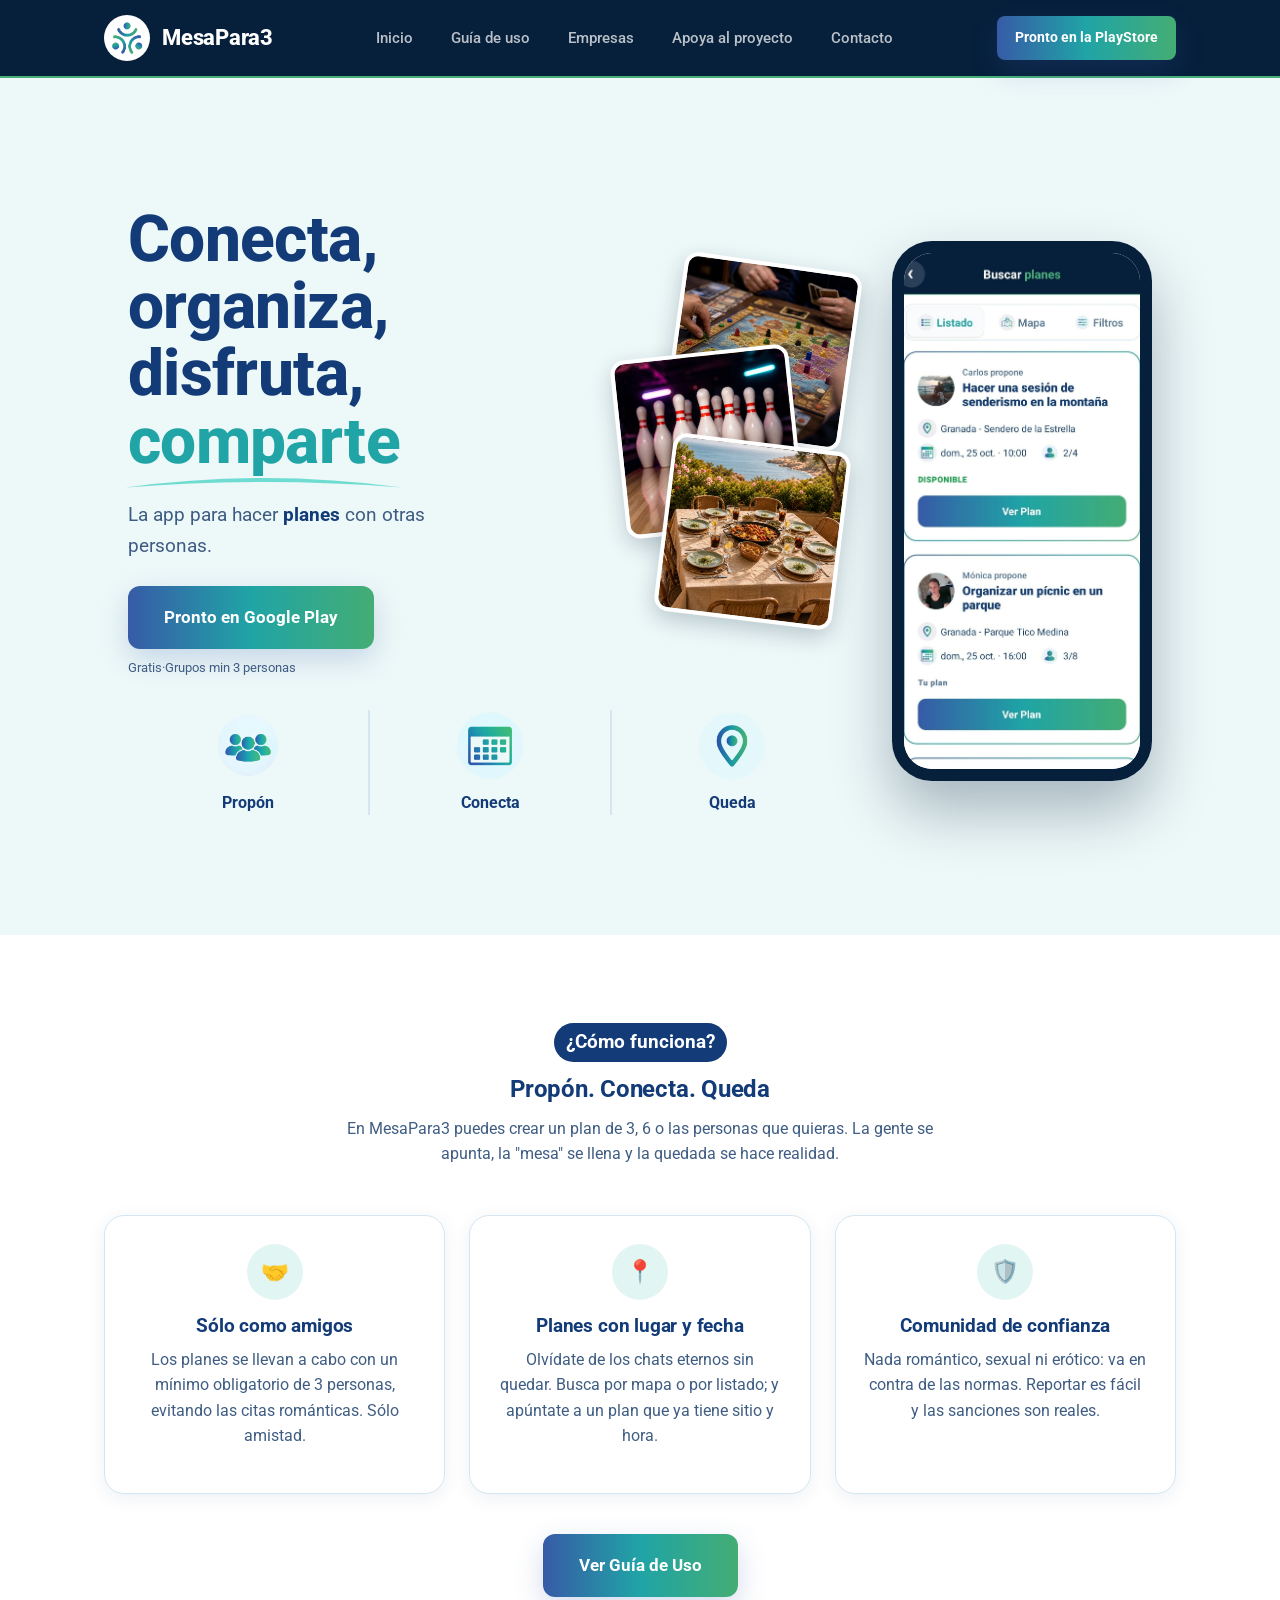
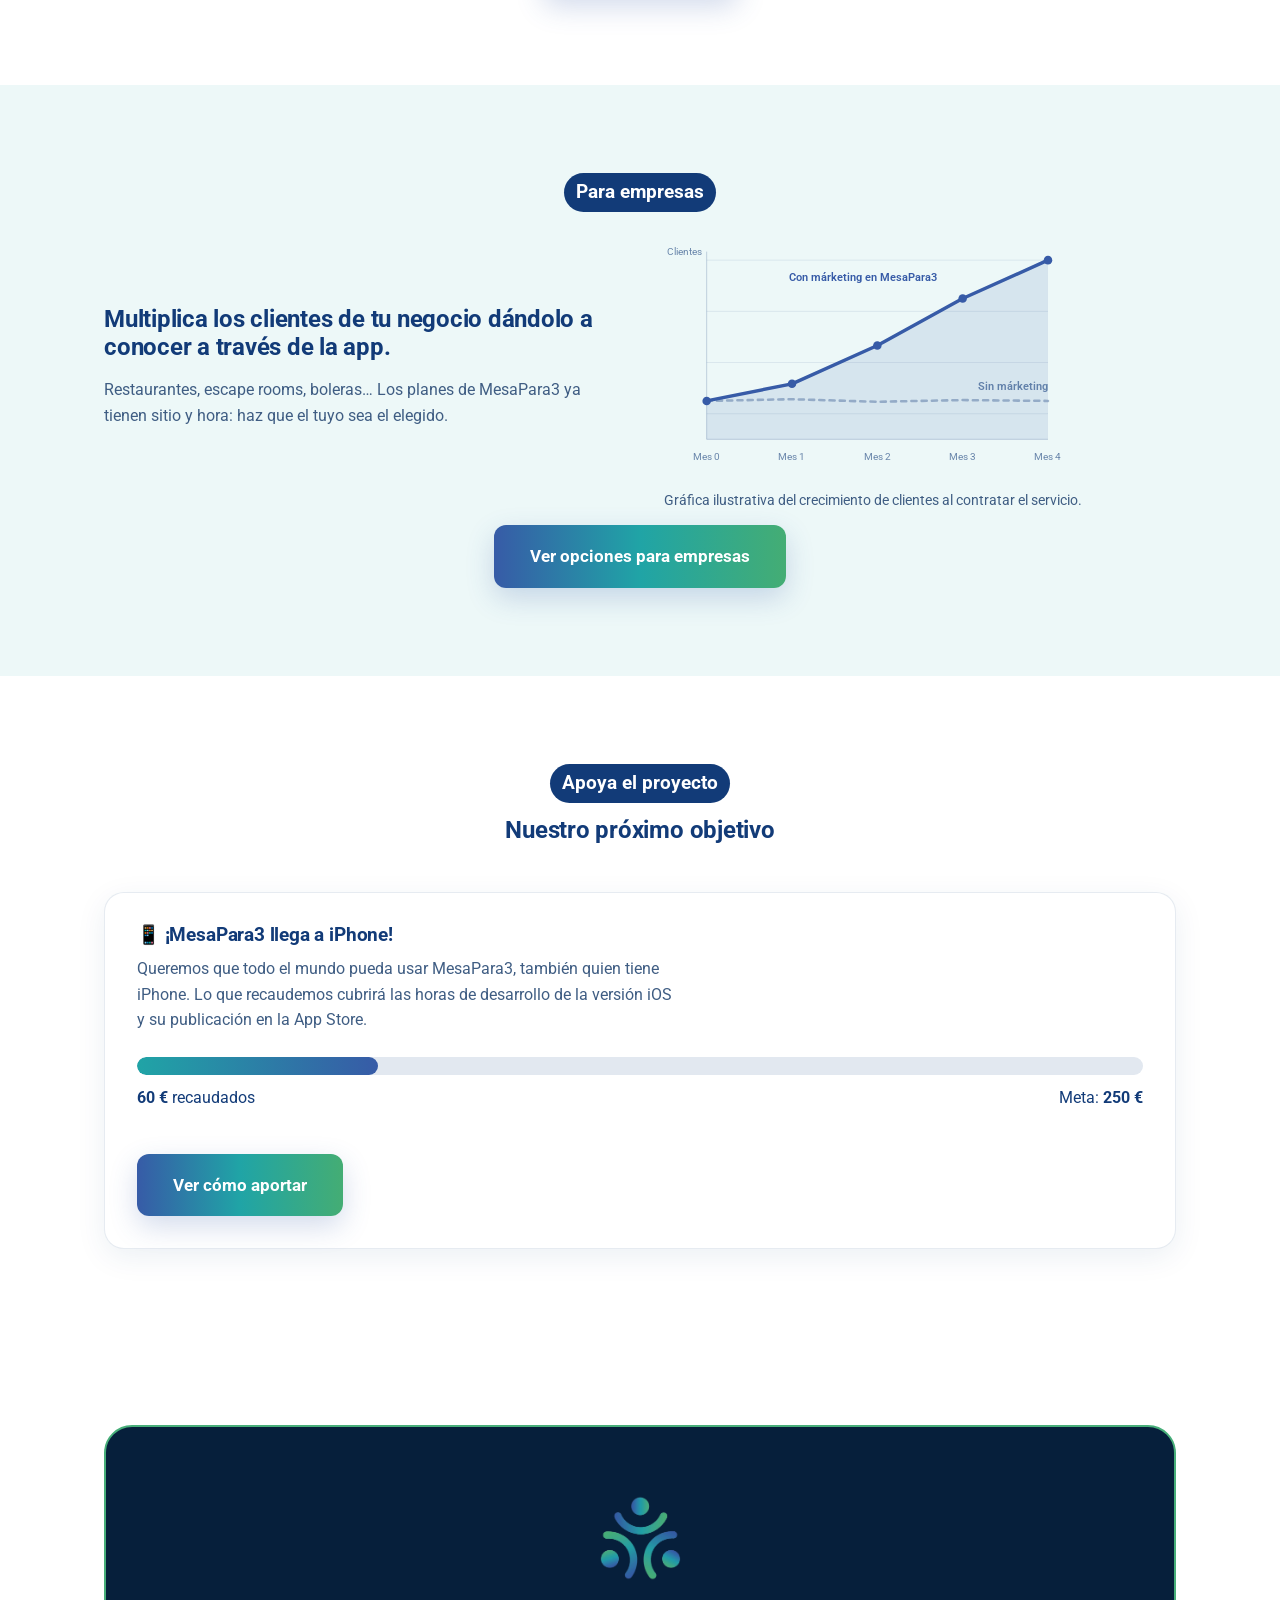
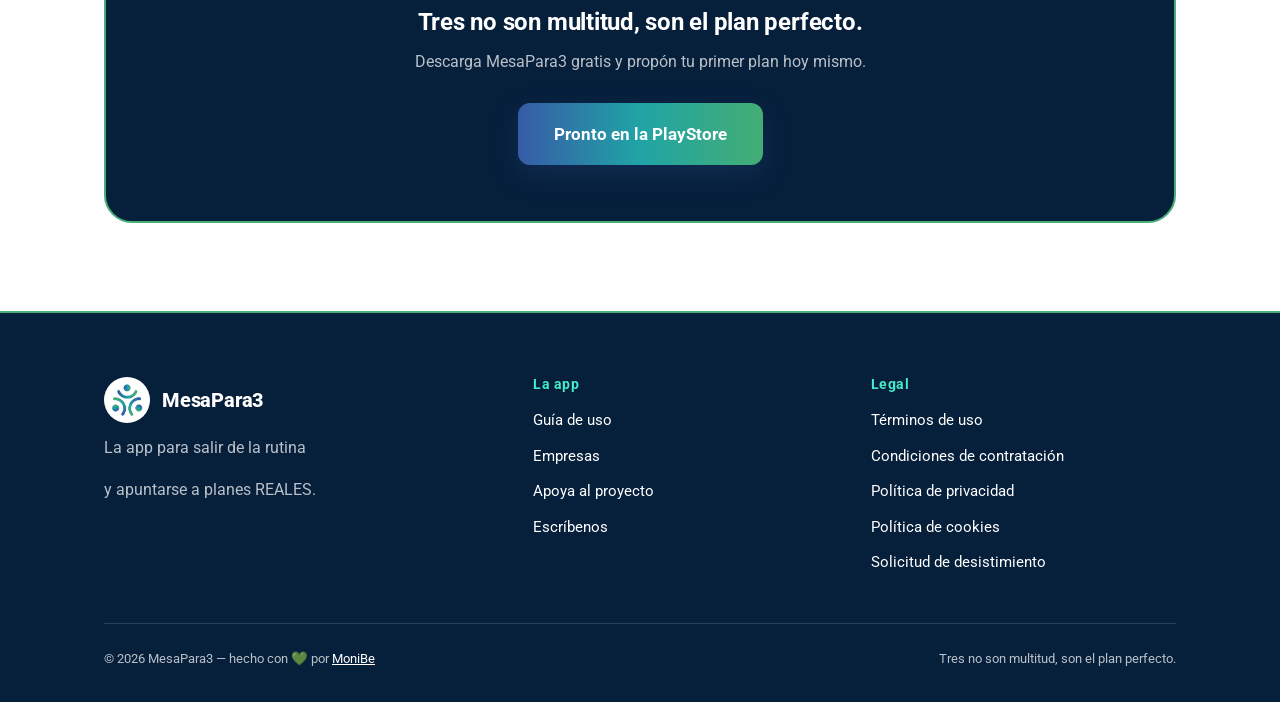
==== commit 402aa2f0: "Cambios en el hero del index y en la guía de uso, haciendo un slider con las pantallas de la app" ====
--- a/index.html
+++ b/index.html
@@ -16,20 +16,35 @@
 
   <section class="hero">
     <div class="container">
-      <div class="reveal in">
-          <img src="/assets/logo.png" alt="Logo MesaPara3" title="logo MesaPara3" class="hero-logo">
-        <h1>La red social basada en planes</h1>
-        <p class="lede">¿Te apetece levantarte del sofá para hacer algo diferente y no tienes con quién? Organiza o únete a actividades en grupo de forma sencilla, gratis y sin sorpresas.</p>
+
+      <div class="hero-copy">
+        <h1>Conecta, organiza, disfruta, <span class="accent">comparte</span></h1>
+        <p class="lede">La app para hacer <strong>planes</strong> con otras personas.</p>
         <div class="hero-actions" id="descarga">
-          <a href="#" class="btn btn-gradient btn-lg">Pronto en la Play Store</a>
+          <a href="#" class="btn btn-gradient btn-lg">Pronto en Google Play</a>
+          <p class="store-note">Gratis·Grupos min 3 personas</p>
         </div>
-        <p class="store-note">Android·Gratis·Grupos min 3 personas</p>
       </div>
-      <div class="phone-mock reveal in">
+
+      <!-- Fotos decorativas -->
+      <div class="hero-photos" aria-hidden="true">
+        <img class="p1" src="/assets/juegos.webp" alt="" width="400" height="400">
+        <img class="p2" src="/assets/bolos.webp" alt="" width="400" height="400" loading="lazy">
+        <img class="p3" src="/assets/almuerzo.webp" alt="" width="400" height="400" loading="lazy">
+      </div>
+
+      <ul class="hero-steps">
+        <li><img src="/assets/propon.webp" alt="" width="72" height="72">Propón</li>
+        <li><img src="/assets/conecta.webp" alt="" width="72" height="72">Conecta</li>
+        <li><img src="/assets/queda.webp" alt="" width="72" height="72">Queda</li>
+      </ul>
+
+      <div class="phone-mock">
         <div class="screen">
           <img src="/assets/capturas/buscar_plan.webp" alt="Captura de la app MesaPara3: pantalla de Buscar planes" title="Pantalla de Buscar planes en la app" class="phone-screenshot">
         </div>
       </div>
+
     </div>
   </section>
 
--- a/css/styles.css
+++ b/css/styles.css
@@ -287,33 +287,145 @@
   position: relative;
   overflow: hidden;
 }
+
+/* Escritorio: a la izquierda texto + botón + fotos + fila Propón/Conecta/Queda; a la derecha el móvil */
 .hero .container {
   display: grid;
-  grid-template-columns: 1.1fr .9fr;
-  gap: 56px;
+  grid-template-columns: minmax(0, 1.4fr) minmax(0, .8fr) auto;
+  grid-template-areas:
+    "copy  photos phone"
+    "steps steps  phone";
+  column-gap: 40px;
+  row-gap: 32px;
   align-items: center;
   background: transparent;
   border-radius: var(--radius-lg);
   padding: 56px 48px;
 }
-.hero-logo { height: 150px; width: auto; margin: 0 auto 16px; display: block; }
-.hero .reveal.in {text-align: center;}
-.hero-actions {justify-content: center;}
+
+.hero-copy   { grid-area: copy; text-align: left; }
+.hero-photos { grid-area: photos; }
+.hero-steps  { grid-area: steps; }
+.hero .phone-mock { grid-area: phone; }
+
+/* Titular grande */
+.hero h1 {
+  font-size: clamp(2.8rem, 5vw, 4.4rem);
+  line-height: 1.05;
+  margin: 0 0 .4em;
+  text-wrap: balance;
+}
+/* "comparte" en turquesa con subrayado curvo */
+.hero h1 .accent {
+  position: relative;
+  display: inline-block;
+  color: var(--color-primary);
+}
+.hero h1 .accent::after {
+  content: "";
+  position: absolute;
+  left: -2%;
+  right: -2%;
+  bottom: -.22em;
+  height: .3em;
+  /* trazo en arco (∩) que se afina en los extremos, como en el diseño */
+  background: #6fdcd2;   /* turquesa claro del diseño */
+  -webkit-mask: url("data:image/svg+xml,%3Csvg xmlns='http://www.w3.org/2000/svg' viewBox='0 0 100 12' preserveAspectRatio='none'%3E%3Cpath d='M1 11 Q50 -1 99 11 Q50 4 1 11 Z'/%3E%3C/svg%3E") center / 100% 100% no-repeat;
+          mask: url("data:image/svg+xml,%3Csvg xmlns='http://www.w3.org/2000/svg' viewBox='0 0 100 12' preserveAspectRatio='none'%3E%3Cpath d='M1 11 Q50 -1 99 11 Q50 4 1 11 Z'/%3E%3C/svg%3E") center / 100% 100% no-repeat;
+}
+.hero .lede {
+  font-size: 1.2rem;
+  color: var(--color-text-muted);
+  max-width: 34ch;
+  margin: 0 0 24px;
+}
+.hero .lede strong { color: var(--color-text); }
+
+.hero-actions {
+  display: flex;
+  flex-direction: column;
+  align-items: flex-start;
+  gap: 8px;
+}
+.store-note { font-size: .82rem; color: var(--color-text-muted); margin: 0; }
+
+/* Fotos inclinadas y solapadas (bolos, almuerzo, juegos) */
+.hero-photos {
+  position: relative;
+  width: 100%;
+  aspect-ratio: 1 / 1.45;
+}
+.hero-photos img {
+  position: absolute;
+  width: 72%;
+  height: auto;            /* anula el height="" del HTML, que las estiraba */
+  aspect-ratio: 1 / 1;     /* cuadradas */
+  object-fit: cover;
+  background: #fff;
+  border: 4px solid #fff;
+  border-radius: 14px;
+  box-shadow: 0 8px 22px rgba(6, 31, 59, .22);
+}
+.hero-photos .p1 { top: 0;   right: 0;   transform: rotate(8deg);  z-index: 1; }
+.hero-photos .p2 { top: 25%; right: 22%; transform: rotate(-6deg); z-index: 2; }
+.hero-photos .p3 { top: 50%; right: 4%;  transform: rotate(7deg);  z-index: 3; }
+
+/* Fila Propón · Conecta · Queda (con tus imágenes) */
+.hero-steps {
+  display: flex;
+  list-style: none;
+  padding: 0;
+  margin: 0;
+  font-weight: 700;
+  color: var(--color-text);
+}
+.hero-steps li {
+  flex: 1;
+  display: flex;
+  flex-direction: column;
+  align-items: center;
+  gap: 8px;
+}
+.hero-steps li + li { border-left: 2px solid var(--color-border); }
+.hero-steps img {
+  width: 72px;
+  height: 72px;
+  object-fit: contain;
+}
+
+/* Móvil: titular a todo el ancho; debajo texto+botón a la izquierda y fotos a la derecha */
 @media (max-width: 900px) {
-  .hero .container { grid-template-columns: 1fr; padding: 40px 28px; }
+  .hero .container {
+    grid-template-columns: minmax(0, 1.2fr) minmax(0, .8fr);
+    grid-template-areas:
+      "title   title"
+      "lede    photos"
+      "actions photos"
+      "steps   steps"
+      "phone   phone";
+    column-gap: 12px;
+    row-gap: 16px;
+    padding: 40px 28px;
+  }
+  .hero-copy { display: contents; }
+  .hero h1 { grid-area: title; font-size: clamp(2.2rem, 10vw, 3.4rem); margin: 0; }
+  .hero .lede { grid-area: lede; font-size: 1.05rem; margin: 0; align-self: end; }
+  .hero-actions { grid-area: actions; align-items: center; align-self: start; }
+  .hero-steps { margin-top: 8px; }
 }
 @media (max-width: 640px) {
   .hero { padding: 0 0 32px; }
-  .hero .container { padding: 32px 20px; gap: 36px; }
-  .hero-actions { flex-direction: column; align-items: stretch; }
-  .hero-actions .btn { width: 100%; text-align: center; }
-  .hero .reveal.in {text-align: center;}
-}
-
-.hero h1 { font-size: clamp(2.2rem, 4.4vw, 3.4rem); }
-.hero .lede { font-size: 1.15rem; color: var(--color-text-muted); max-width: 46ch; margin: 0 auto; }
-.hero-actions { display: flex; gap: 14px; align-items: center; margin: 32px auto 0; flex-wrap: wrap; }
-.store-note { font-size: .82rem; color: var(--color-text-muted); }
+  .hero .container { padding: 28px 20px; row-gap: 14px; }
+  .hero-actions .btn {
+    width: 100%;
+    padding: 14px 16px;
+    font-size: .95rem;
+    white-space: normal;
+    text-align: center;
+  }
+  .store-note { text-align: center; }
+  .hero-steps img { width: 64px; height: 64px; }
+}
 
 /* Mock de teléfono */
 .phone-mock {
@@ -394,6 +506,11 @@
 
 .section-head { max-width: 640px; margin: 0 auto 48px; text-align: center; }
 .section-head.left { margin: 0 0 40px; text-align: left; }
+/* Cabeceras de sección con menos aire (guía de uso) */
+.section-head.section-head-tight { margin-bottom: 0; }
+.section-head.section-head-tight p:last-child { margin-bottom: 0; }
+.section-head.section-head-compact { margin-bottom: 20px; }
+.section-head.section-head-compact h2 { margin-bottom: 0; }
 
 /* ---------- Secciones con fondo de color mint ----------*/
 .section-tint{
@@ -604,6 +721,99 @@
   .screen-frame { width: 160px; height: 320px; }
 }
 
+/* ---------- Guía de uso: slider de pantallas ---------- */
+.screen-frame .screen-img {
+  display: block;
+  width: 100%;
+  height: 100%;
+  object-fit: cover;
+  object-position: top center;
+  border-radius: 20px;
+}
+.screens-slider { max-width: 760px; margin: 0 auto; }
+.slider-viewport { position: relative; }
+.slider-track {
+  display: flex;
+  overflow-x: auto;
+  scroll-snap-type: x mandatory;
+  overscroll-behavior-x: contain;
+  -webkit-overflow-scrolling: touch;
+  scrollbar-width: none;
+  padding: 8px 0;
+  cursor: grab;
+}
+.slider-track::-webkit-scrollbar { display: none; }
+.slider-track.is-dragging {
+  cursor: grabbing;
+  scroll-snap-type: none;   /* si no, el snap "devuelve" el scroll mientras arrastras */
+  user-select: none;
+  -webkit-user-select: none;
+}
+.slide {
+  flex: 0 0 100%;
+  scroll-snap-align: center;
+  scroll-snap-stop: always;
+  display: flex;
+  align-items: center;
+  justify-content: center;
+  gap: 40px;
+  padding: 0 72px;
+}
+.slide .screen-guide-text { max-width: 300px; }
+
+.slider-btn {
+  position: absolute;
+  top: 50%;
+  transform: translateY(-50%);
+  z-index: 2;
+  width: 46px;
+  height: 46px;
+  border-radius: 50%;
+  border: 1.5px solid var(--color-border);
+  background: #fff;
+  color: var(--color-secondary);
+  display: flex;
+  align-items: center;
+  justify-content: center;
+  cursor: pointer;
+  box-shadow: var(--shadow-soft);
+  transition: opacity .15s ease, border-color .15s ease;
+}
+.slider-btn.prev { left: 0; }
+.slider-btn.next { right: 0; }
+.slider-btn:hover:not(:disabled) { border-color: var(--color-primary); }
+.slider-btn:disabled { opacity: .35; cursor: default; }
+
+.slider-dots {
+  display: flex;
+  justify-content: center;
+  flex-wrap: wrap;
+  gap: 10px;
+  margin-top: 20px;
+}
+.slider-dot {
+  position: relative;
+  width: 10px;
+  height: 10px;
+  padding: 0;
+  border: 0;
+  border-radius: 999px;
+  background: var(--color-border);
+  cursor: pointer;
+  transition: width .25s ease, background .25s ease;
+}
+.slider-dot::after { content: ""; position: absolute; inset: -8px; }   /* zona de toque más grande */
+.slider-dot.is-active { width: 28px; background: var(--gradient-brand); }
+
+@media (max-width: 780px) {
+  .slide { flex-direction: column-reverse; gap: 20px; padding: 0 46px; text-align: center; }
+  .slide .screen-guide-text { max-width: 100%; }
+  .slider-btn { width: 38px; height: 38px; }
+}
+@media (prefers-reduced-motion: reduce) {
+  .slider-dot { transition: none; }
+}
+
 /* ---------- Empresas: lista de sectores ---------- */
 .chip-row { display: flex; flex-wrap: wrap; gap: 10px; margin: 24px 0; }
 .chip {
@@ -744,7 +954,7 @@
 }
 .footer-grid {
   display: grid;
-  grid-template-columns: 1.3fr 1fr 1fr 1fr;
+  grid-template-columns: 1.3fr 1fr 1fr;
   gap: 32px;
   margin-bottom: 48px;
 }
@@ -837,7 +1047,7 @@
   display: inline-block;
   padding: 4px 12px;
   border-radius: var(--radius-pill);
-  background: var(--color-primary);
+  background: var(--color-text);
   font-size: 1.2rem;
   font-weight: 700;
   color: var(--color-bg);
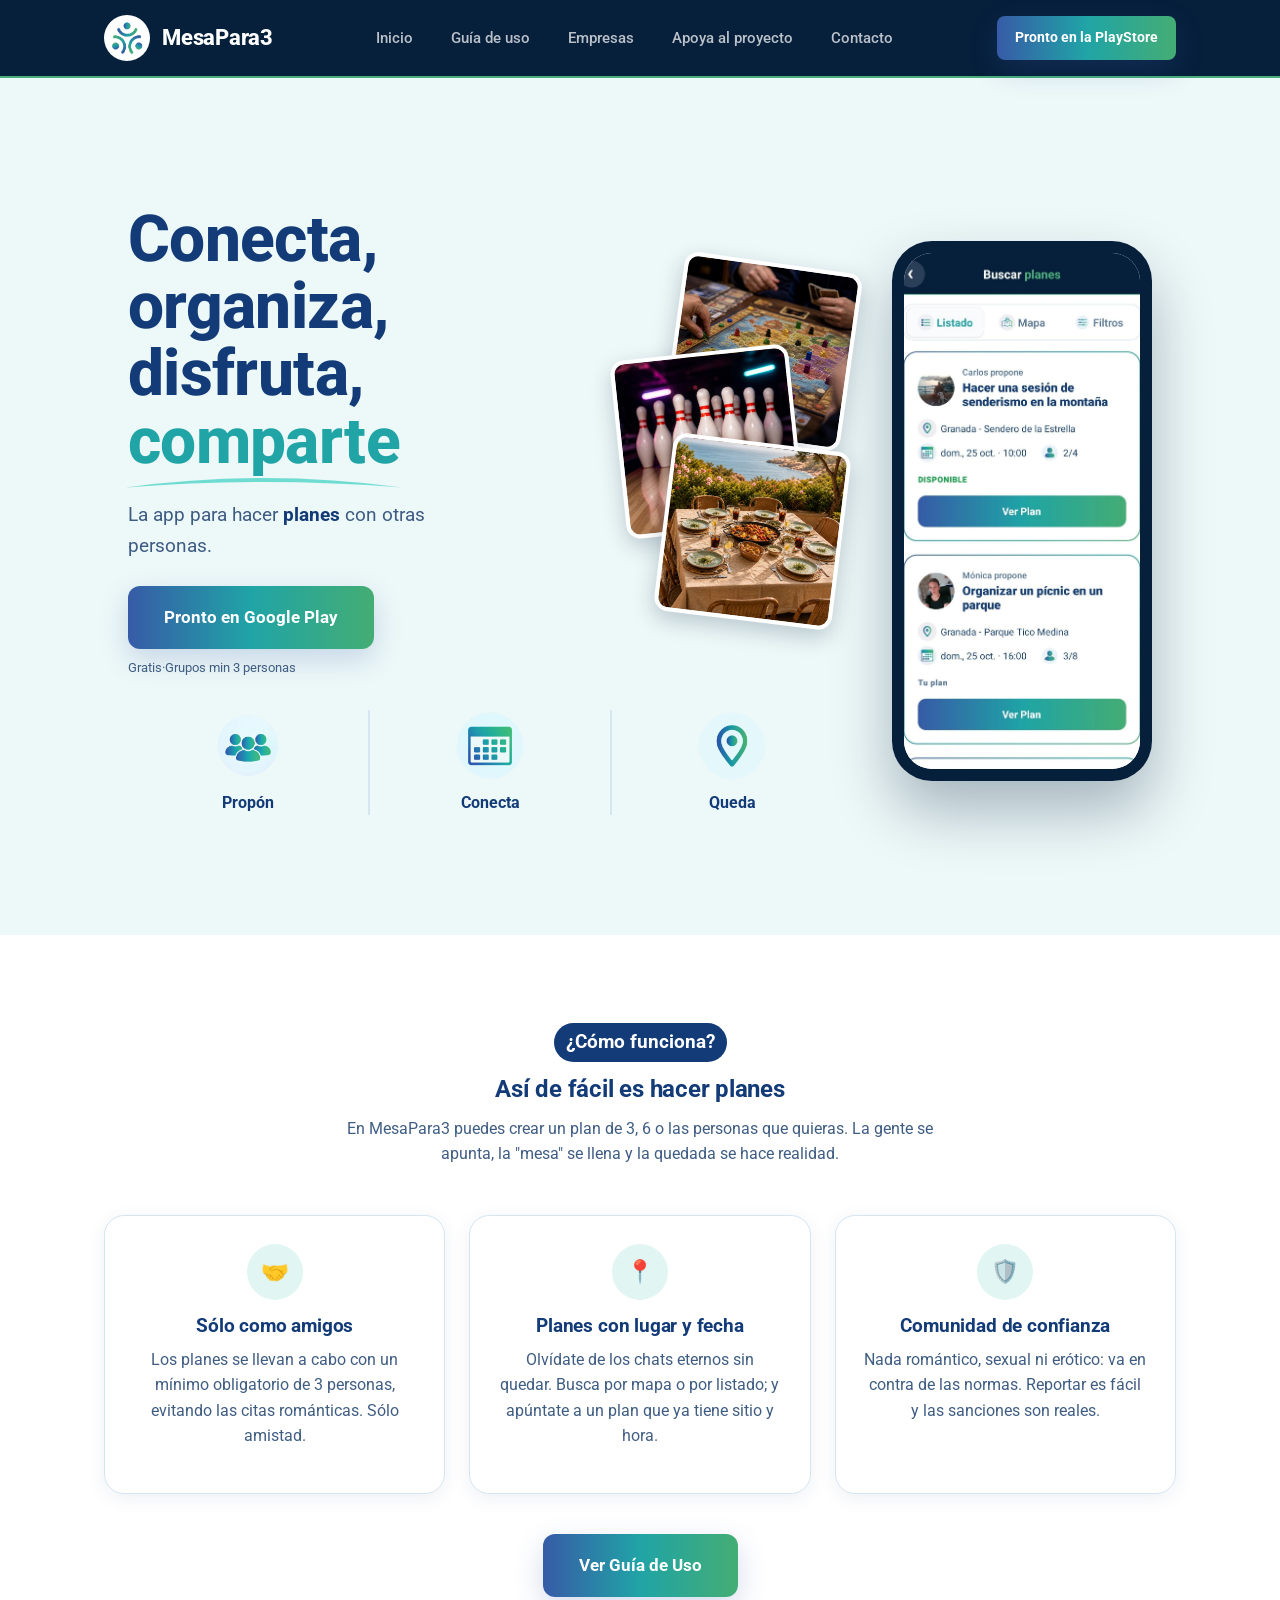
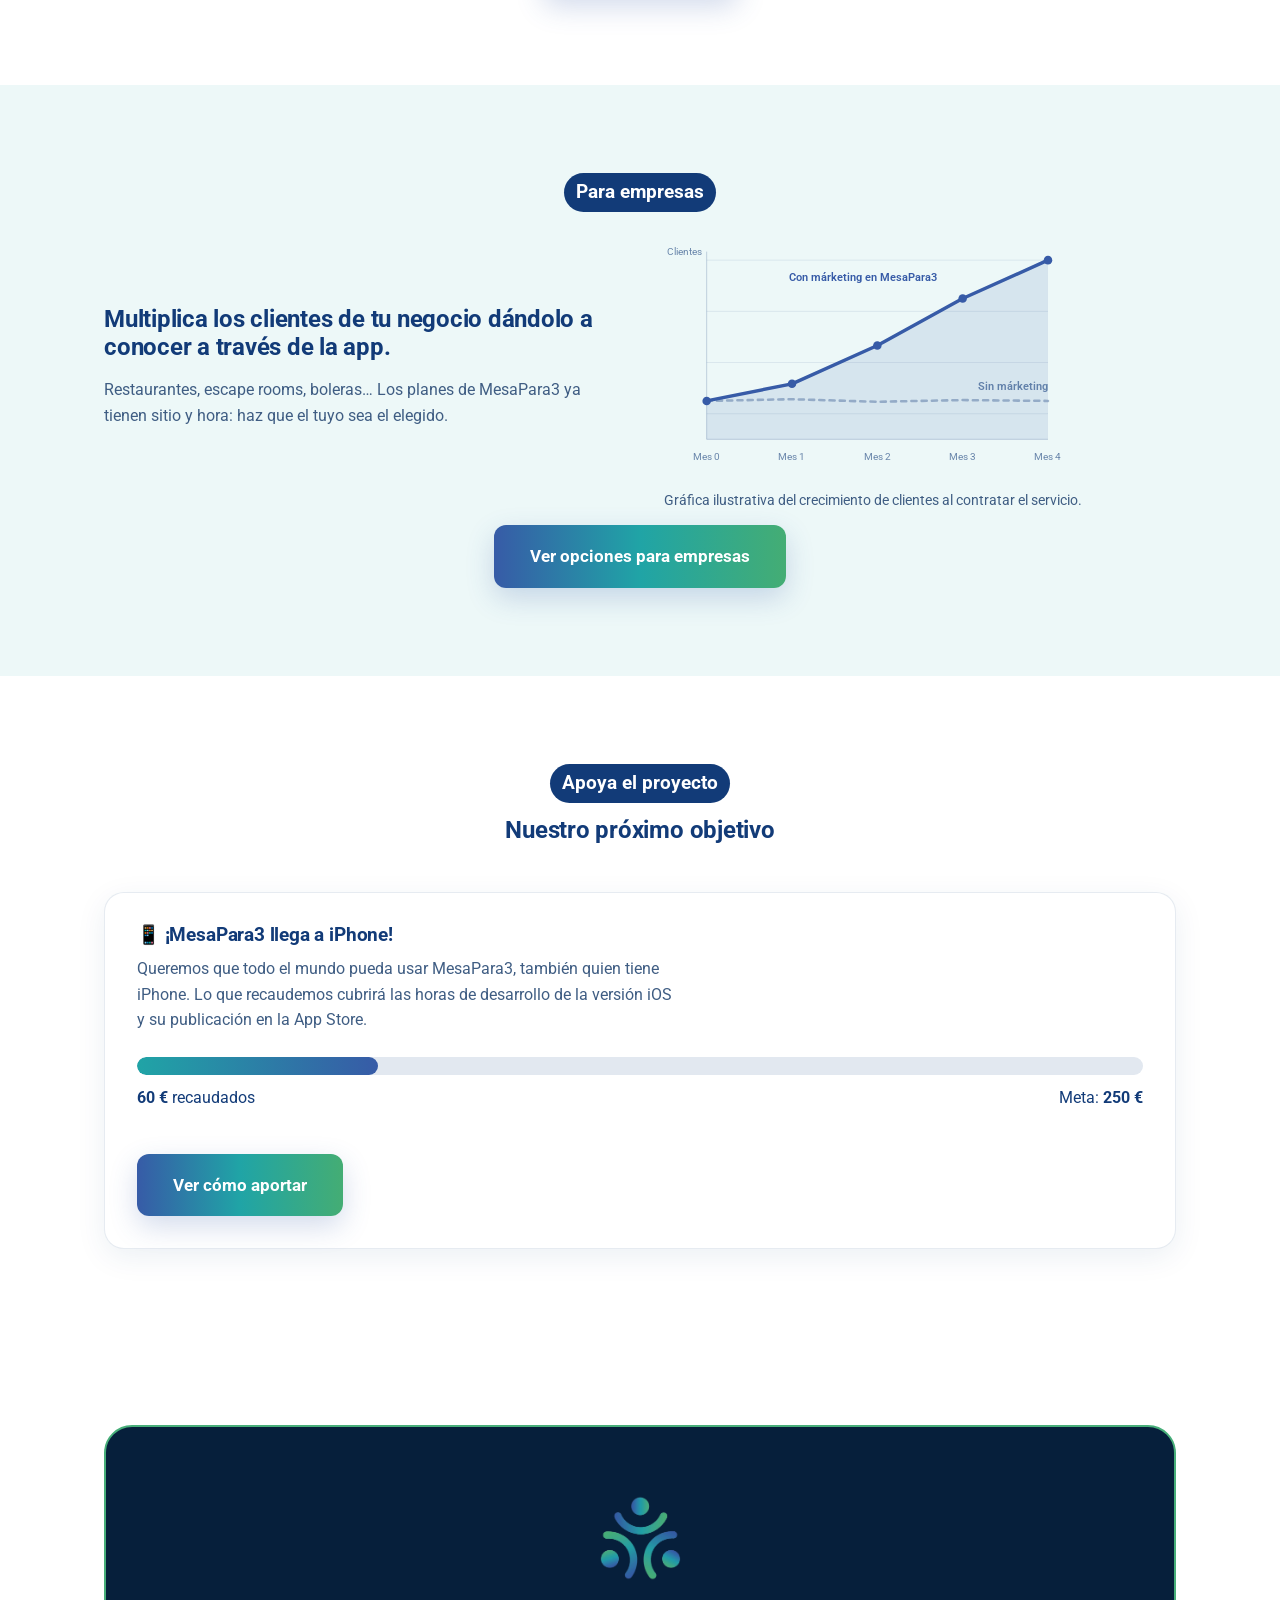
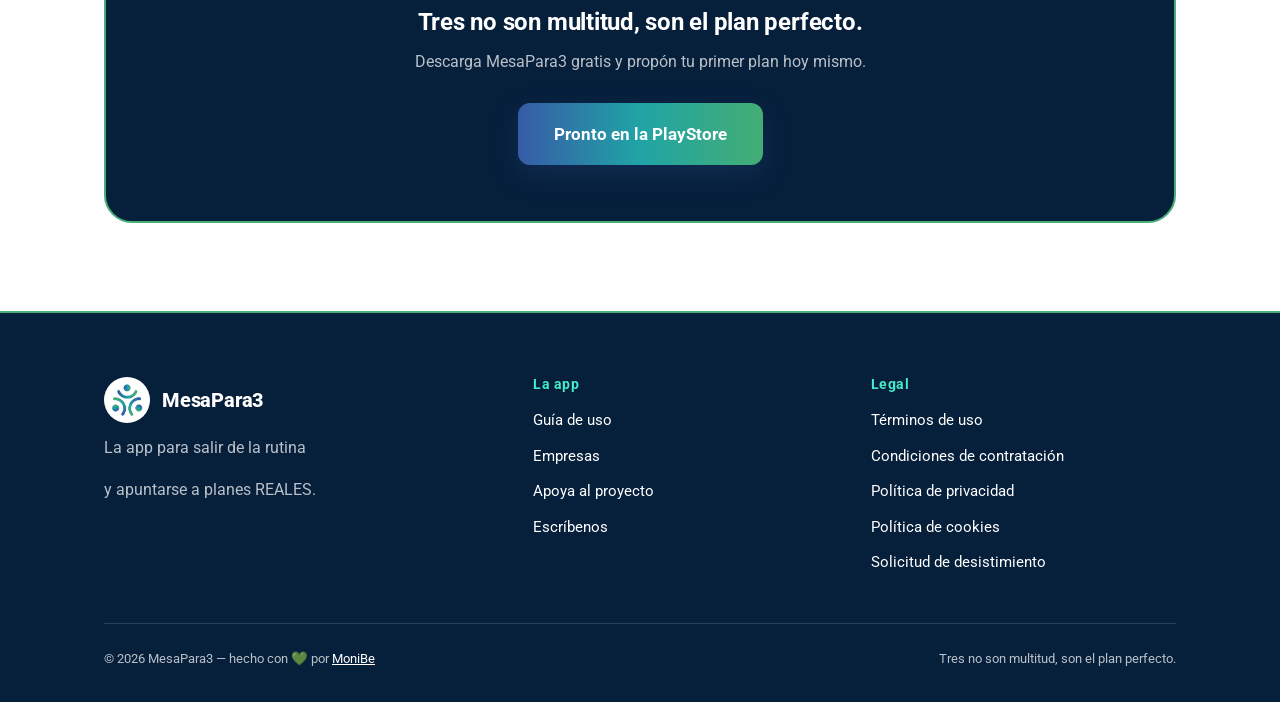
==== commit 521cb66d: "Cambiada la frase del h2 de la segunda sección del index" ====
--- a/index.html
+++ b/index.html
@@ -52,7 +52,7 @@
     <div class="container">
       <div class="section-head reveal">
         <span class="badge">¿Cómo funciona?</span>
-        <h2>Propón. Conecta. Queda</h2>
+        <h2>Así de fácil es hacer planes</h2>
         <p class="text-muted">En MesaPara3 puedes crear un plan de 3, 6 o las personas que quieras. La gente se apunta, la "mesa" se llena y la quedada se hace realidad.</p>
       </div>
       <div class="grid-3">
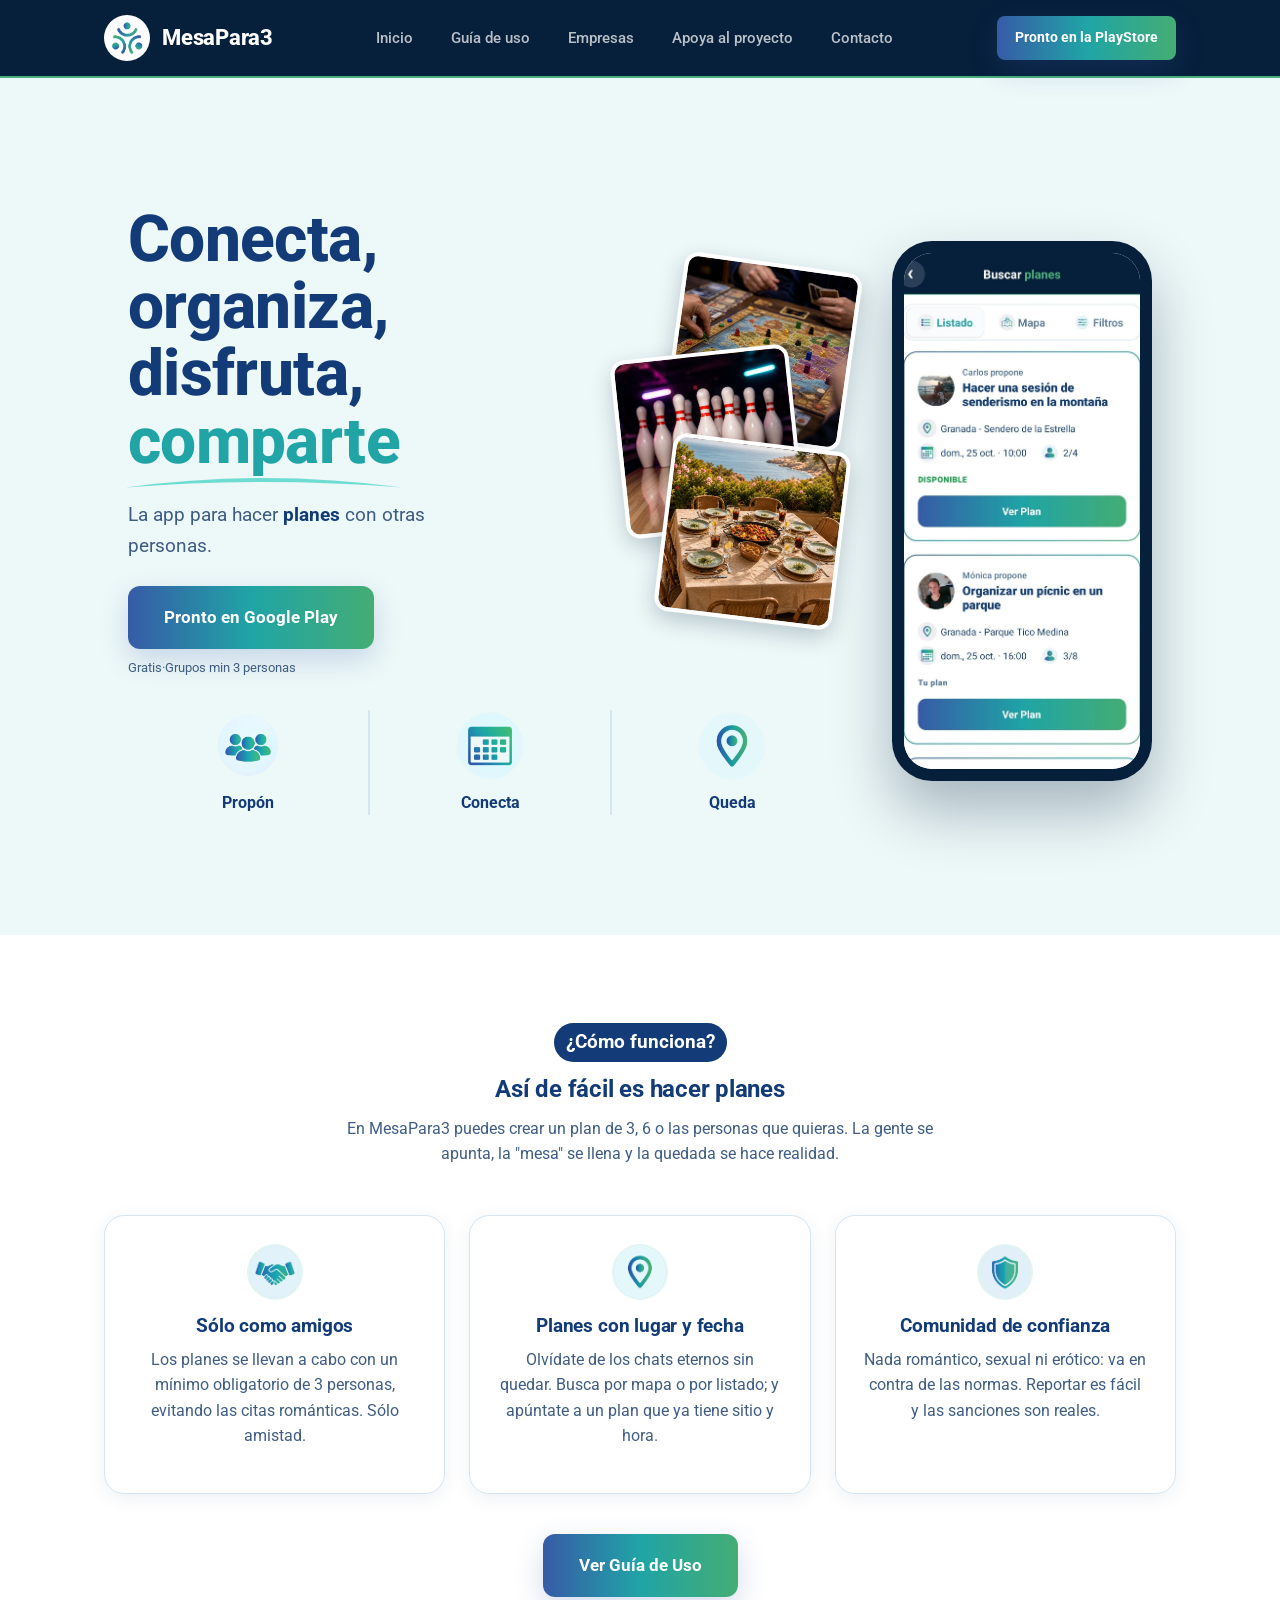
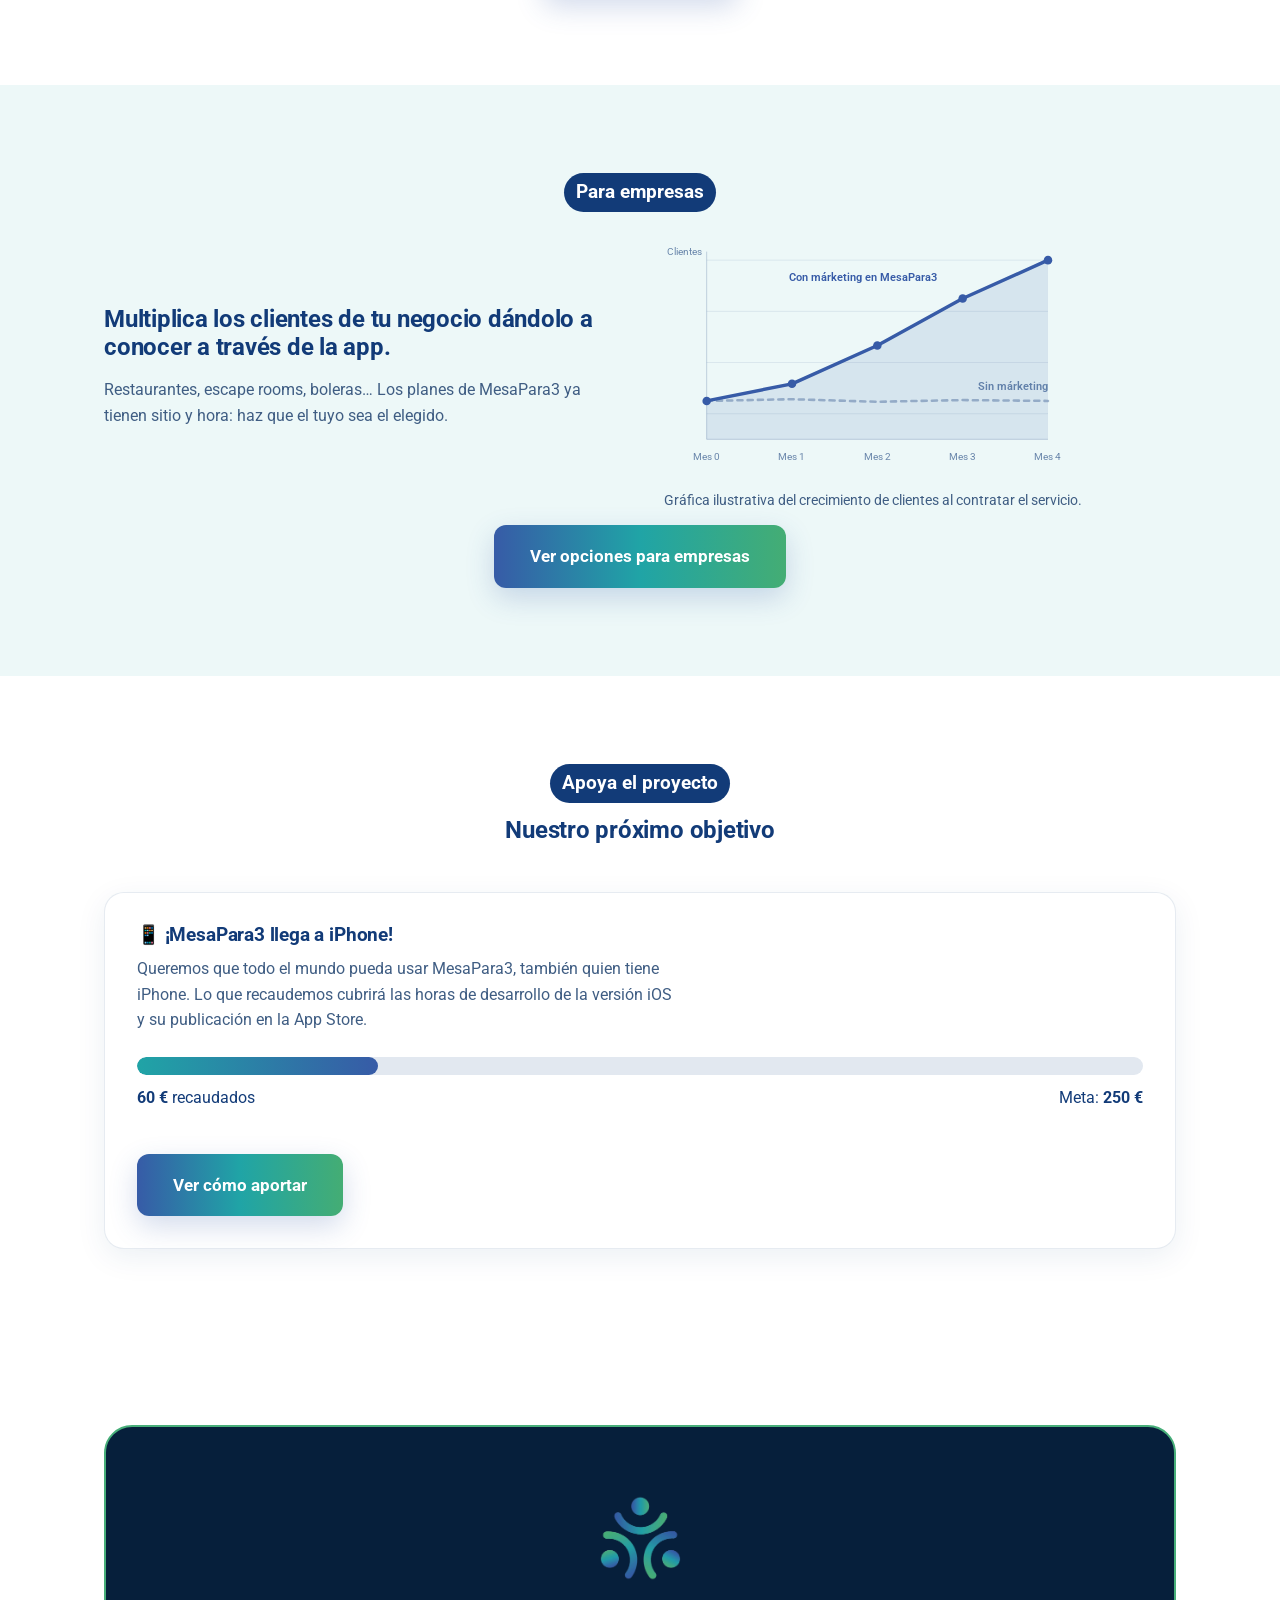
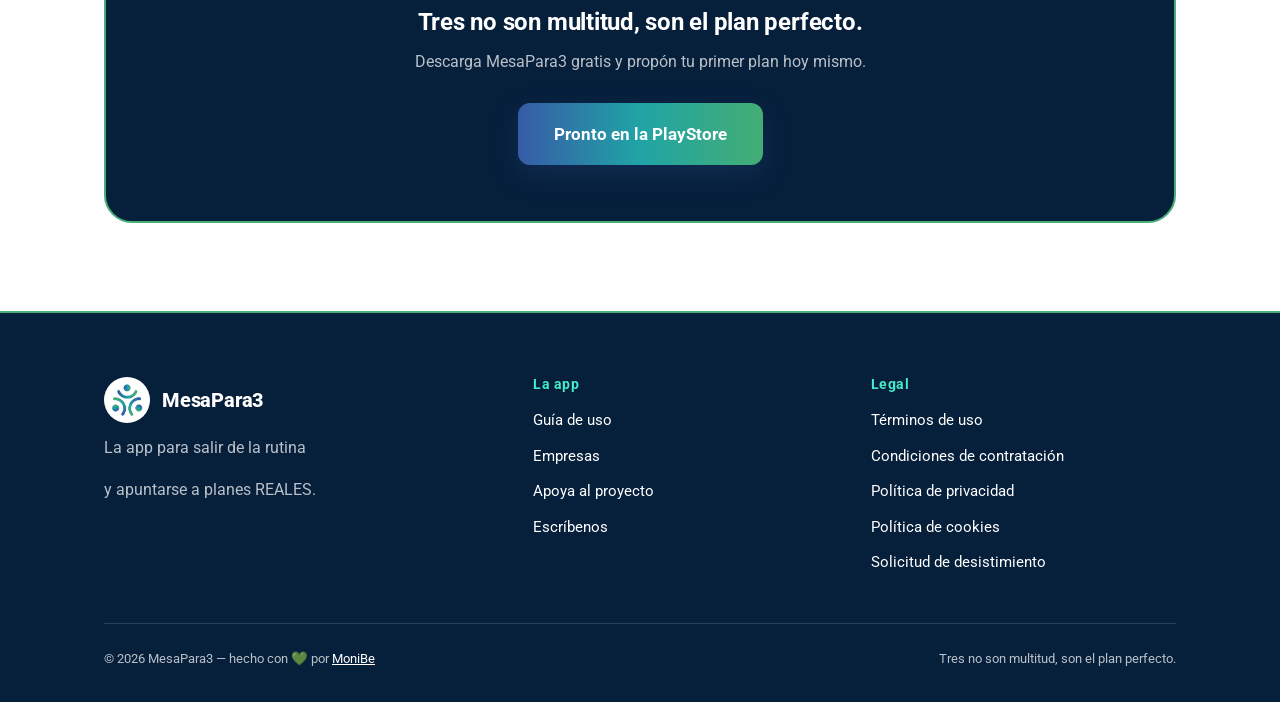
==== commit 8f77949d: "cambios en el index, incluidos los cambios de iconos por imágenes" ====
--- a/index.html
+++ b/index.html
@@ -57,17 +57,17 @@
       </div>
       <div class="grid-3">
         <div class="card reveal">
-          <div class="icon-dot">🤝</div>
+          <img src="/assets/amigos.webp" alt="Comunidad de confianza" class="icon-dot">
           <h3>Sólo como amigos</h3>
           <p class="text-muted">Los planes se llevan a cabo con un mínimo obligatorio de 3 personas, evitando las citas románticas. Sólo amistad.</p>
         </div>
         <div class="card reveal">
-          <div class="icon-dot">📍</div>
+          <img src="/assets/queda.webp" alt="Comunidad de confianza" class="icon-dot">
           <h3>Planes con lugar y fecha</h3>
           <p class="text-muted">Olvídate de los chats eternos sin quedar. Busca por mapa o por listado; y apúntate a un plan que ya tiene sitio y hora.</p>
         </div>
         <div class="card reveal">
-          <div class="icon-dot">🛡️</div>
+          <img src="/assets/confianza.webp" alt="Comunidad de confianza" class="icon-dot">
           <h3>Comunidad de confianza</h3>
           <p class="text-muted">Nada romántico, sexual ni erótico: va en contra de las normas. Reportar es fácil y las sanciones son reales.</p>
         </div>
--- a/css/styles.css
+++ b/css/styles.css
@@ -414,7 +414,9 @@
   .hero-steps { margin-top: 8px; }
 }
 @media (max-width: 640px) {
-  .hero { padding: 0 0 32px; }
+  .hero { padding: 20px 0 32px 0; }
+  .hero h1 { padding-bottom: 30px;}
+  .lede { text-align: center;}
   .hero .container { padding: 28px 20px; row-gap: 14px; }
   .hero-actions .btn {
     width: 100%;
@@ -425,6 +427,7 @@
   }
   .store-note { text-align: center; }
   .hero-steps img { width: 64px; height: 64px; }
+  .phone-mock { margin-top: 35px;}
 }
 
 /* Mock de teléfono */
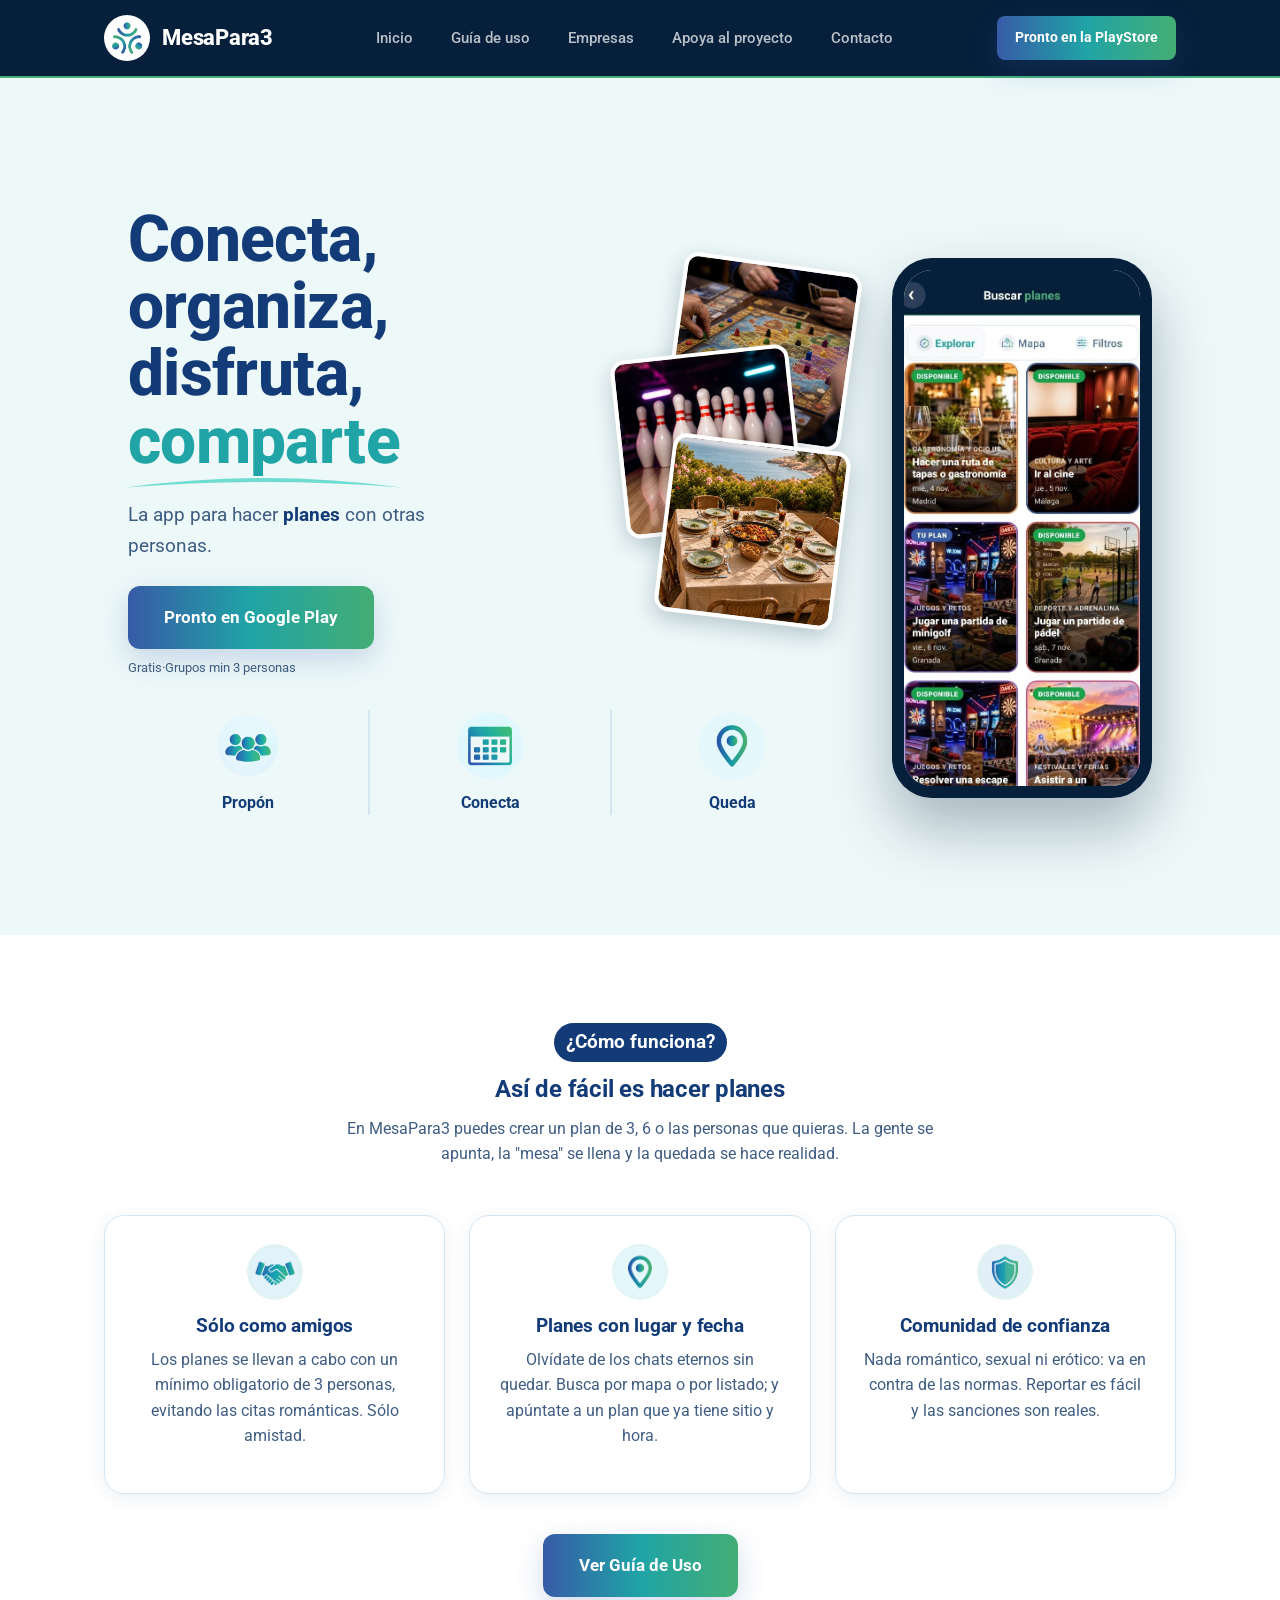
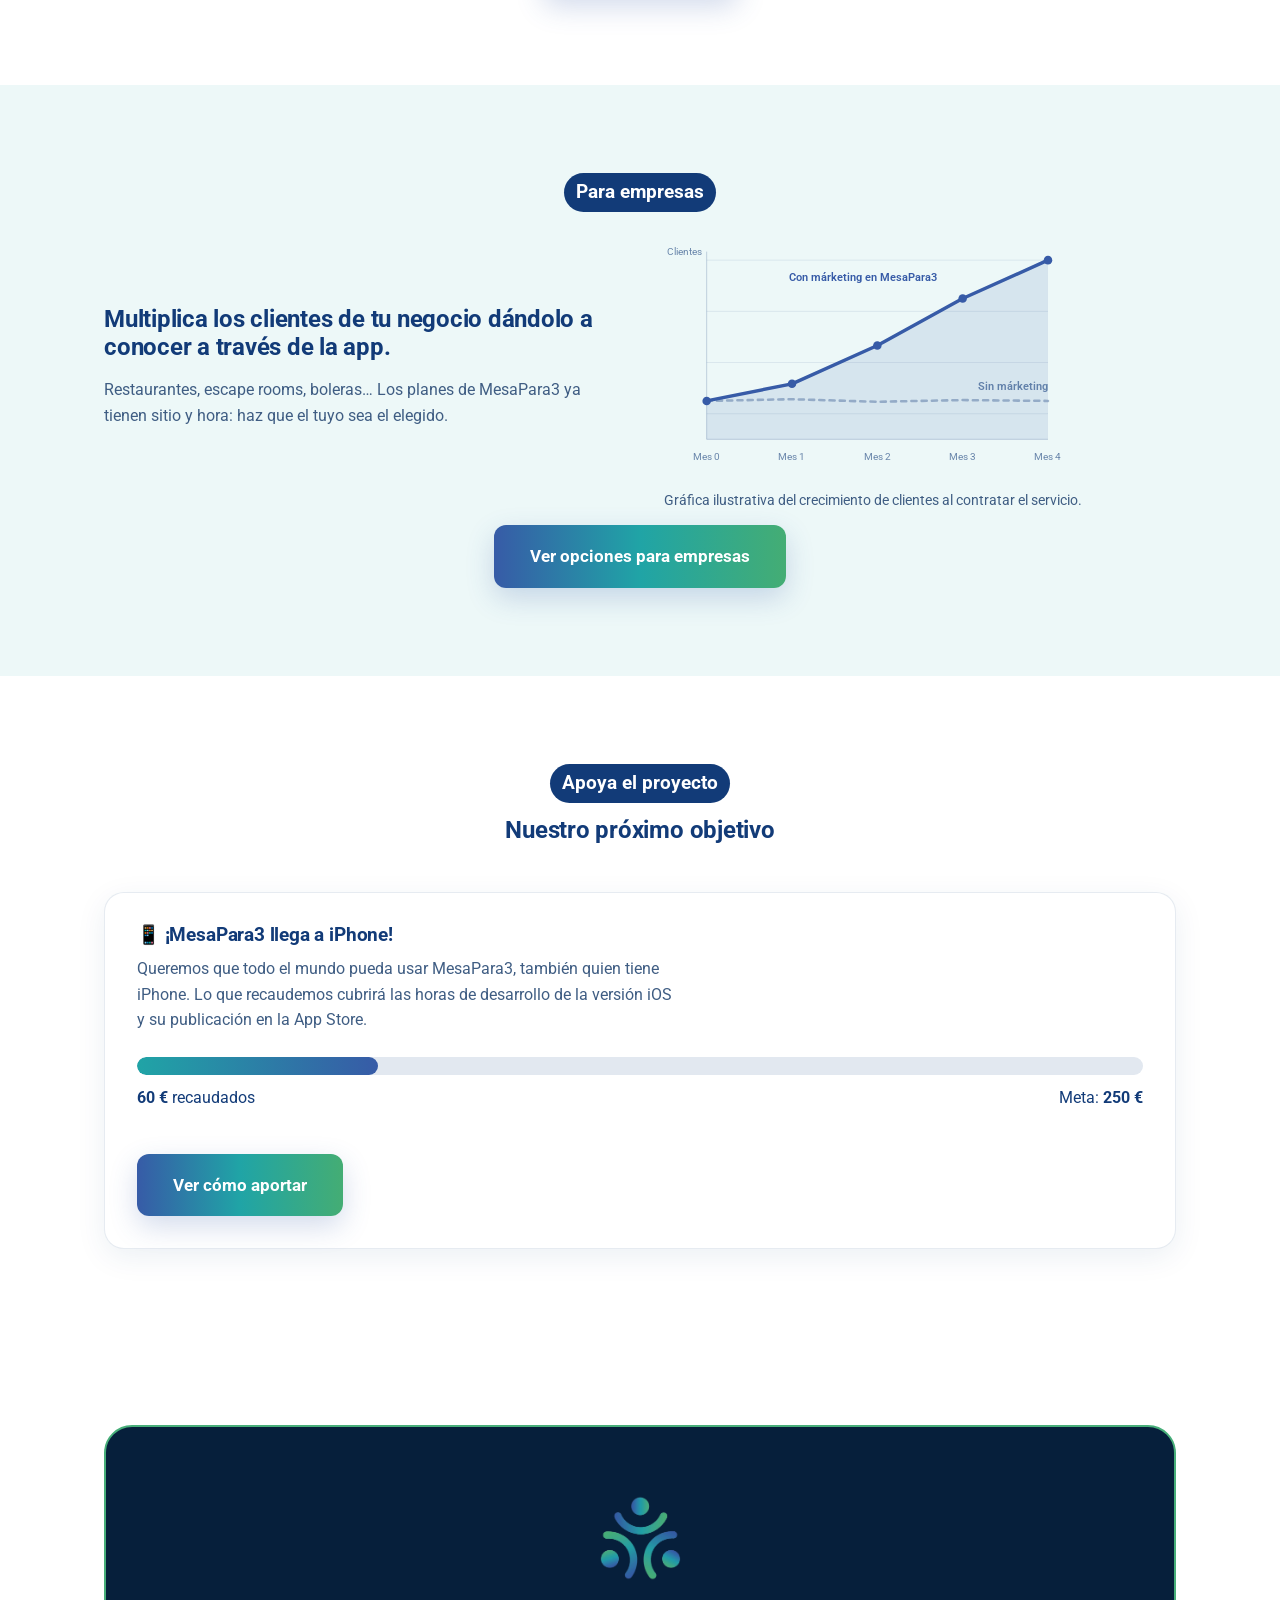
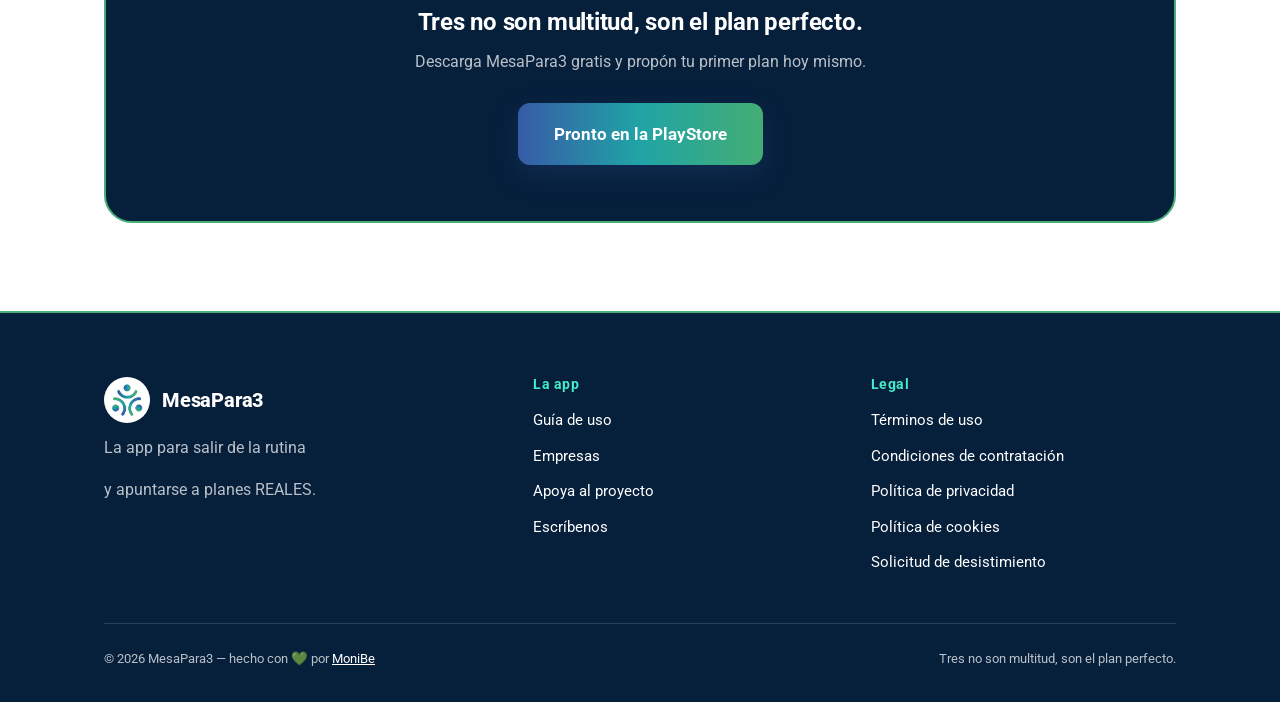
==== commit 7ad0c4cd: "cambiada la imagen de movil phone-mock del hero" ====
--- a/index.html
+++ b/index.html
@@ -41,7 +41,7 @@
 
       <div class="phone-mock">
         <div class="screen">
-          <img src="/assets/capturas/buscar_plan.webp" alt="Captura de la app MesaPara3: pantalla de Buscar planes" title="Pantalla de Buscar planes en la app" class="phone-screenshot">
+          <img src="/assets/capturas/buscar_plan2.jpg" alt="Captura de la app MesaPara3: pantalla de Buscar planes" title="Pantalla de Buscar planes en la app" class="phone-screenshot">
         </div>
       </div>
 
--- a/css/styles.css
+++ b/css/styles.css
@@ -427,7 +427,6 @@
   }
   .store-note { text-align: center; }
   .hero-steps img { width: 64px; height: 64px; }
-  .phone-mock { margin-top: 35px;}
 }
 
 /* Mock de teléfono */
@@ -442,6 +441,7 @@
   padding: 12px;
   box-shadow: 0 30px 60px rgba(6, 31, 59, 0.30);
   position: relative;
+  margin-top: 35px;
 }
 .phone-mock .screen {
   width: 100%;
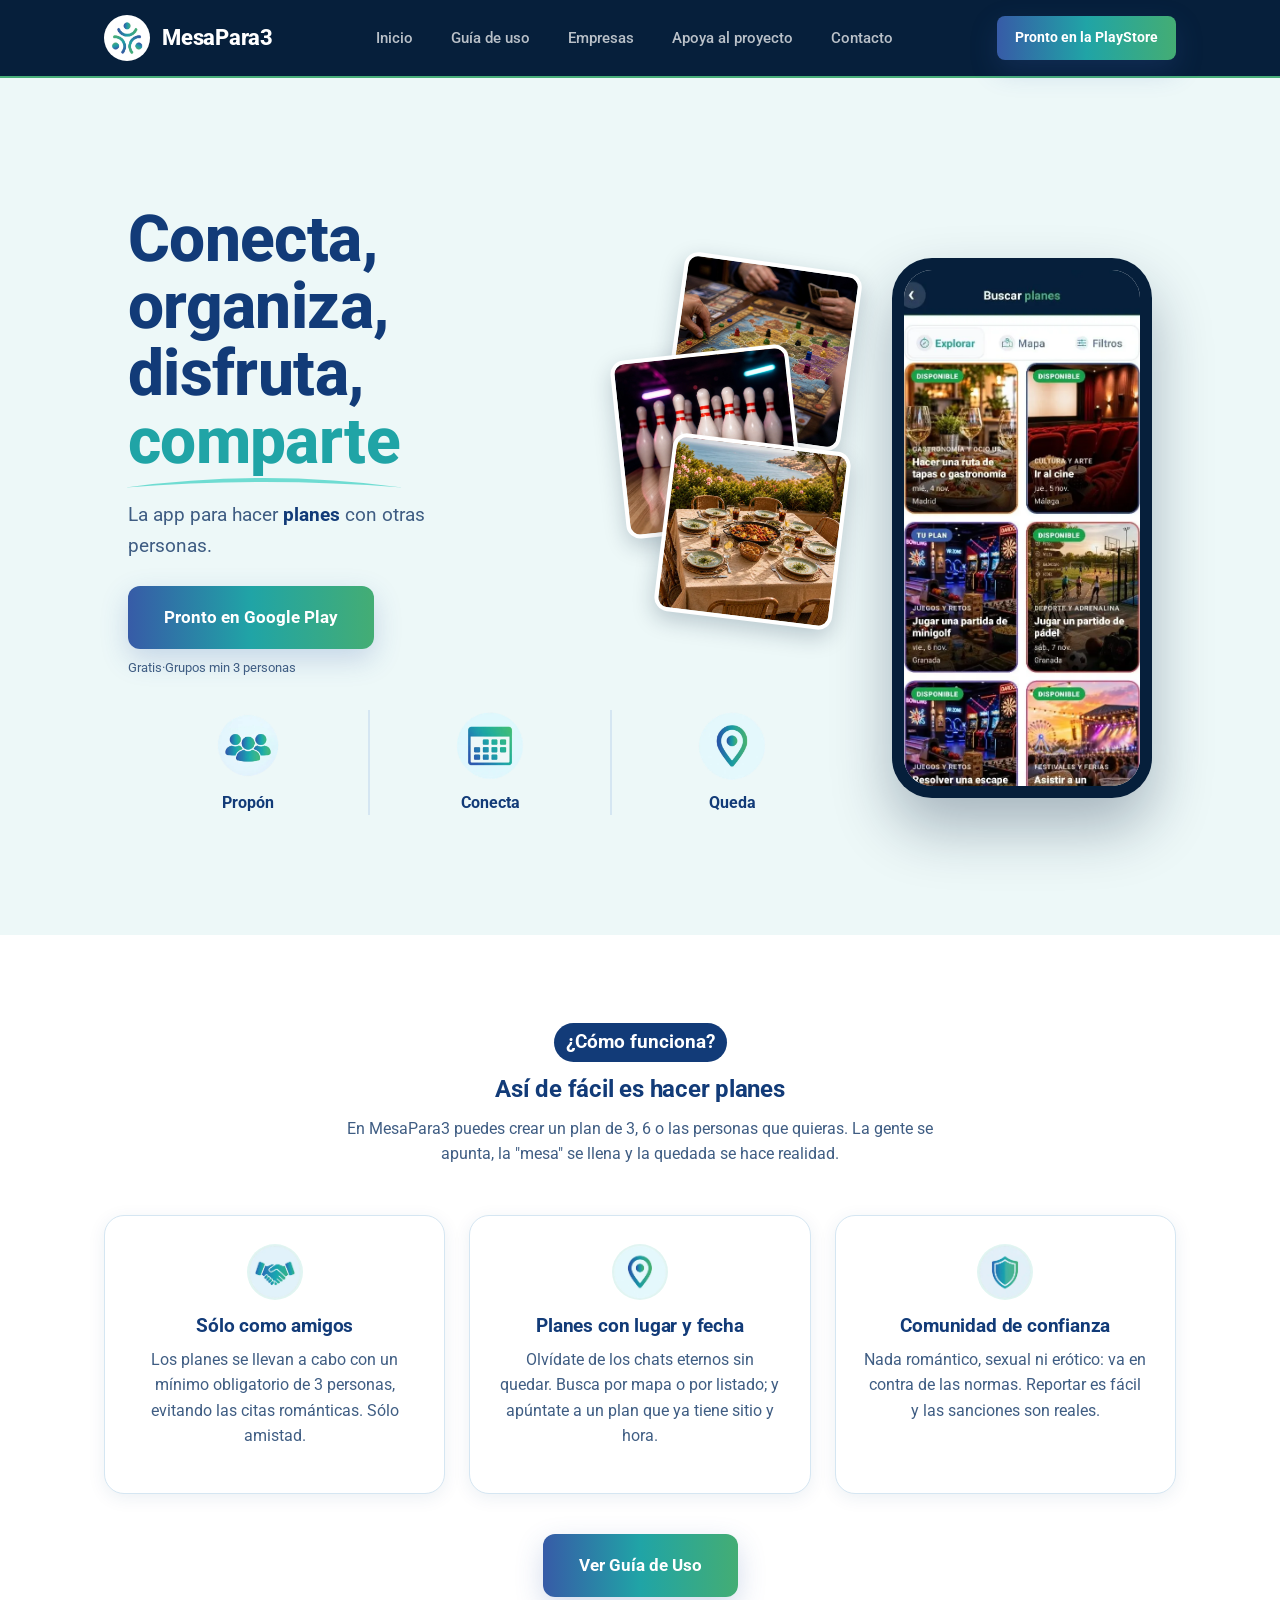
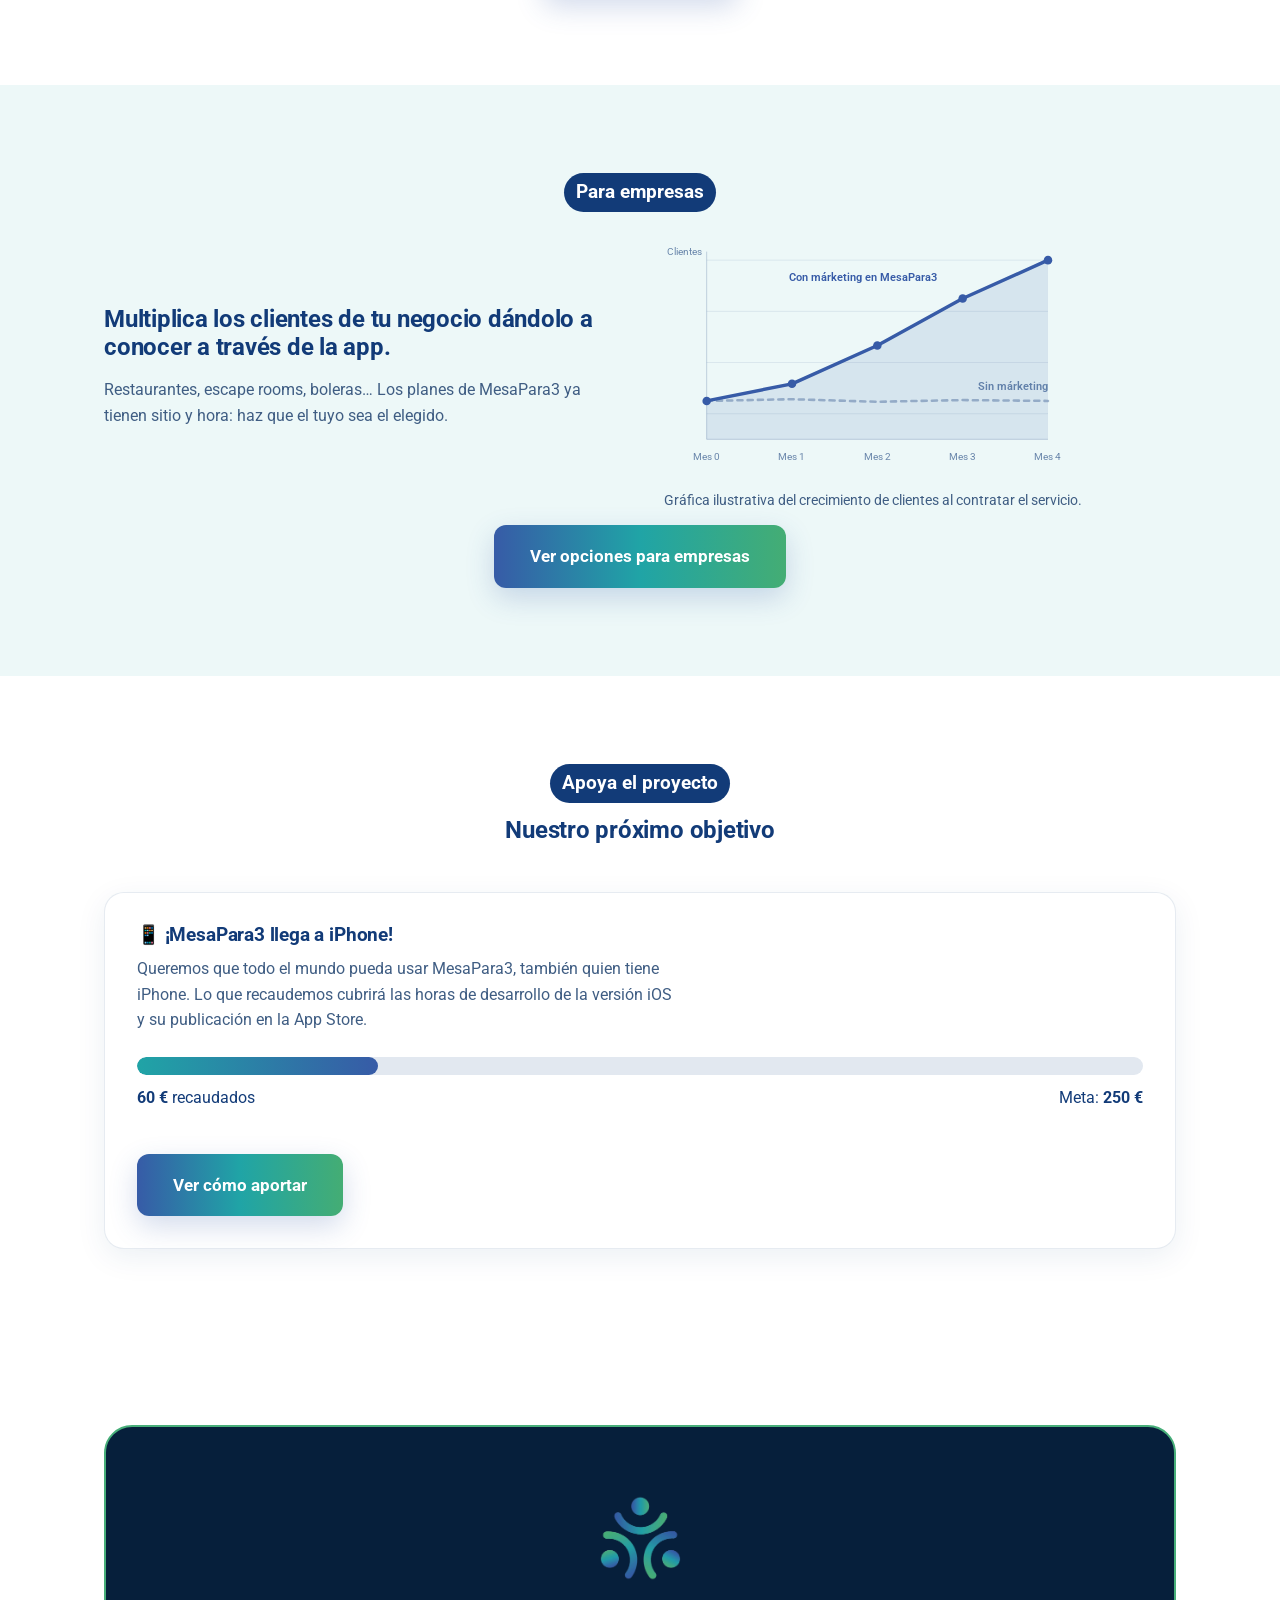
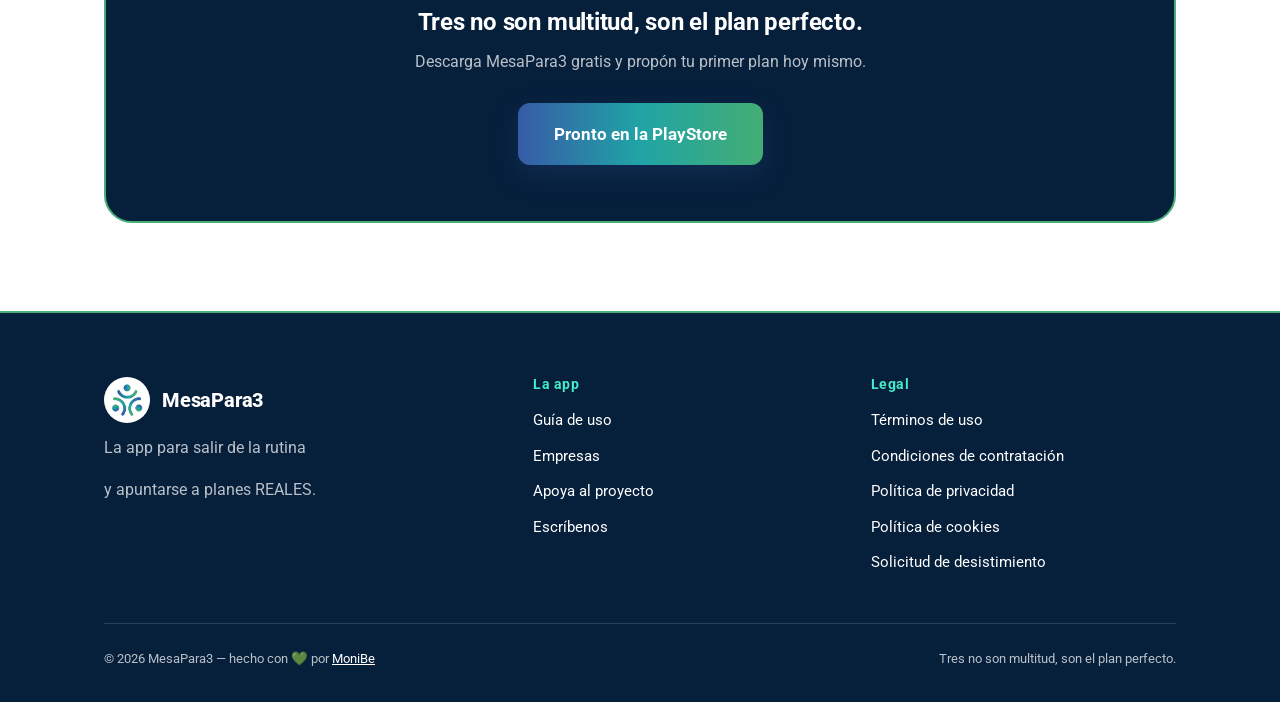
==== commit 405feaa2: "añadida foto que borré sin querer" ====
--- a/index.html
+++ b/index.html
@@ -28,20 +28,20 @@
 
       <!-- Fotos decorativas -->
       <div class="hero-photos" aria-hidden="true">
-        <img class="p1" src="/assets/juegos.webp" alt="" width="400" height="400">
-        <img class="p2" src="/assets/bolos.webp" alt="" width="400" height="400" loading="lazy">
-        <img class="p3" src="/assets/almuerzo.webp" alt="" width="400" height="400" loading="lazy">
+        <img class="p1" src="/assets/juegos.webp" alt="imagen de un juego de mesa" title="juego de mesa" width="400" height="400">
+        <img class="p2" src="/assets/bolos.webp" alt="bolos" title="bolos" width="400" height="400" loading="lazy">
+        <img class="p3" src="/assets/almuerzo.webp" alt="almuerzo" title="almuerzo" width="400" height="400" loading="lazy">
       </div>
 
       <ul class="hero-steps">
-        <li><img src="/assets/propon.webp" alt="" width="72" height="72">Propón</li>
-        <li><img src="/assets/conecta.webp" alt="" width="72" height="72">Conecta</li>
-        <li><img src="/assets/queda.webp" alt="" width="72" height="72">Queda</li>
+        <li><img src="/assets/propon.webp" alt="icono usuarios" title="propon" width="72" height="72">Propón</li>
+        <li><img src="/assets/conecta.webp" alt="icono calendario" title="conecta" width="72" height="72">Conecta</li>
+        <li><img src="/assets/queda.webp" alt="icono ubicacion" title="queda" width="72" height="72">Queda</li>
       </ul>
 
       <div class="phone-mock">
         <div class="screen">
-          <img src="/assets/capturas/buscar_plan2.jpg" alt="Captura de la app MesaPara3: pantalla de Buscar planes" title="Pantalla de Buscar planes en la app" class="phone-screenshot">
+          <img src="/assets/capturas/buscar_plan2.webp" alt="Captura de la app MesaPara3: pantalla de Buscar planes" title="Pantalla de Buscar planes en la app" class="phone-screenshot">
         </div>
       </div>
 
@@ -57,17 +57,17 @@
       </div>
       <div class="grid-3">
         <div class="card reveal">
-          <img src="/assets/amigos.webp" alt="Comunidad de confianza" class="icon-dot">
+          <img src="/assets/amigos.webp" alt="sólo como amigos" title="como amigos" class="icon-dot">
           <h3>Sólo como amigos</h3>
           <p class="text-muted">Los planes se llevan a cabo con un mínimo obligatorio de 3 personas, evitando las citas románticas. Sólo amistad.</p>
         </div>
         <div class="card reveal">
-          <img src="/assets/queda.webp" alt="Comunidad de confianza" class="icon-dot">
+          <img src="/assets/queda.webp" alt="planes con lugar y fecha" title="queda fácilmente" class="icon-dot">
           <h3>Planes con lugar y fecha</h3>
           <p class="text-muted">Olvídate de los chats eternos sin quedar. Busca por mapa o por listado; y apúntate a un plan que ya tiene sitio y hora.</p>
         </div>
         <div class="card reveal">
-          <img src="/assets/confianza.webp" alt="Comunidad de confianza" class="icon-dot">
+          <img src="/assets/confianza.webp" alt="Comunidad de confianza" title="reporta" class="icon-dot">
           <h3>Comunidad de confianza</h3>
           <p class="text-muted">Nada romántico, sexual ni erótico: va en contra de las normas. Reportar es fácil y las sanciones son reales.</p>
         </div>
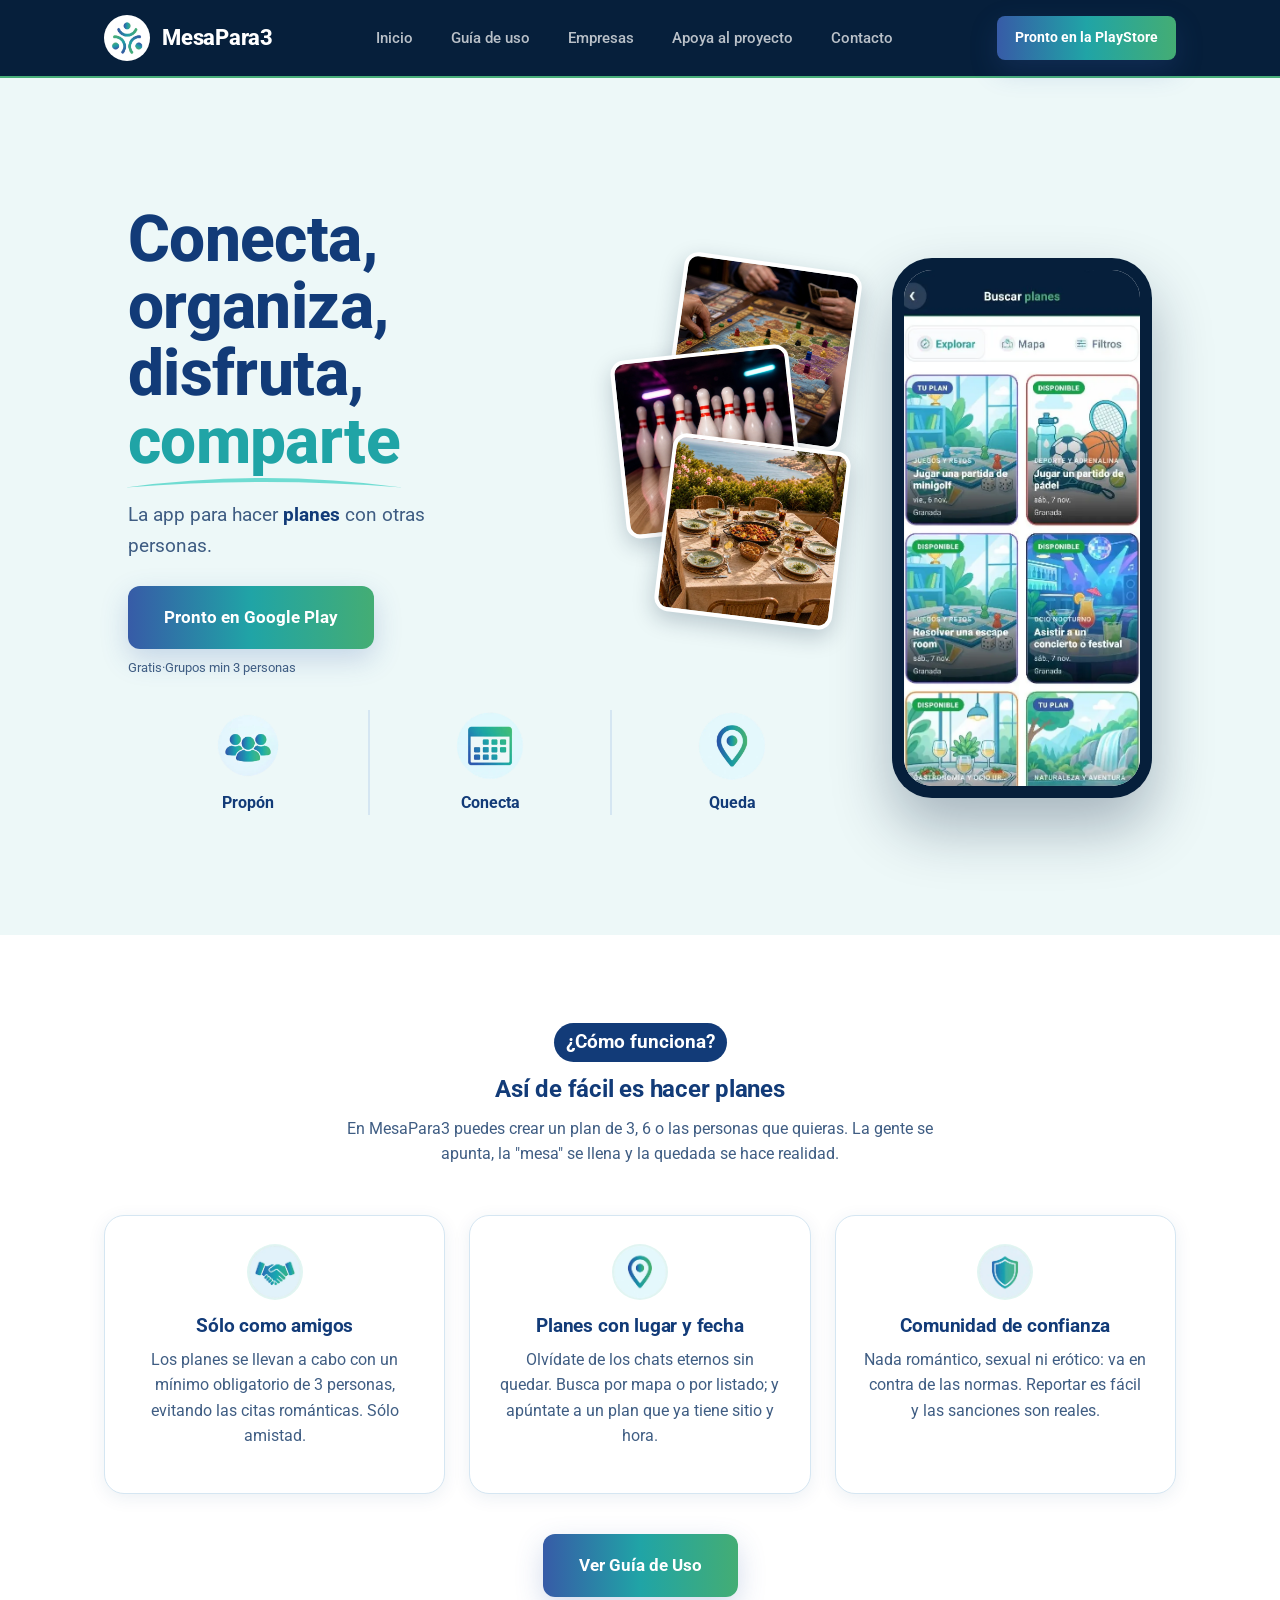
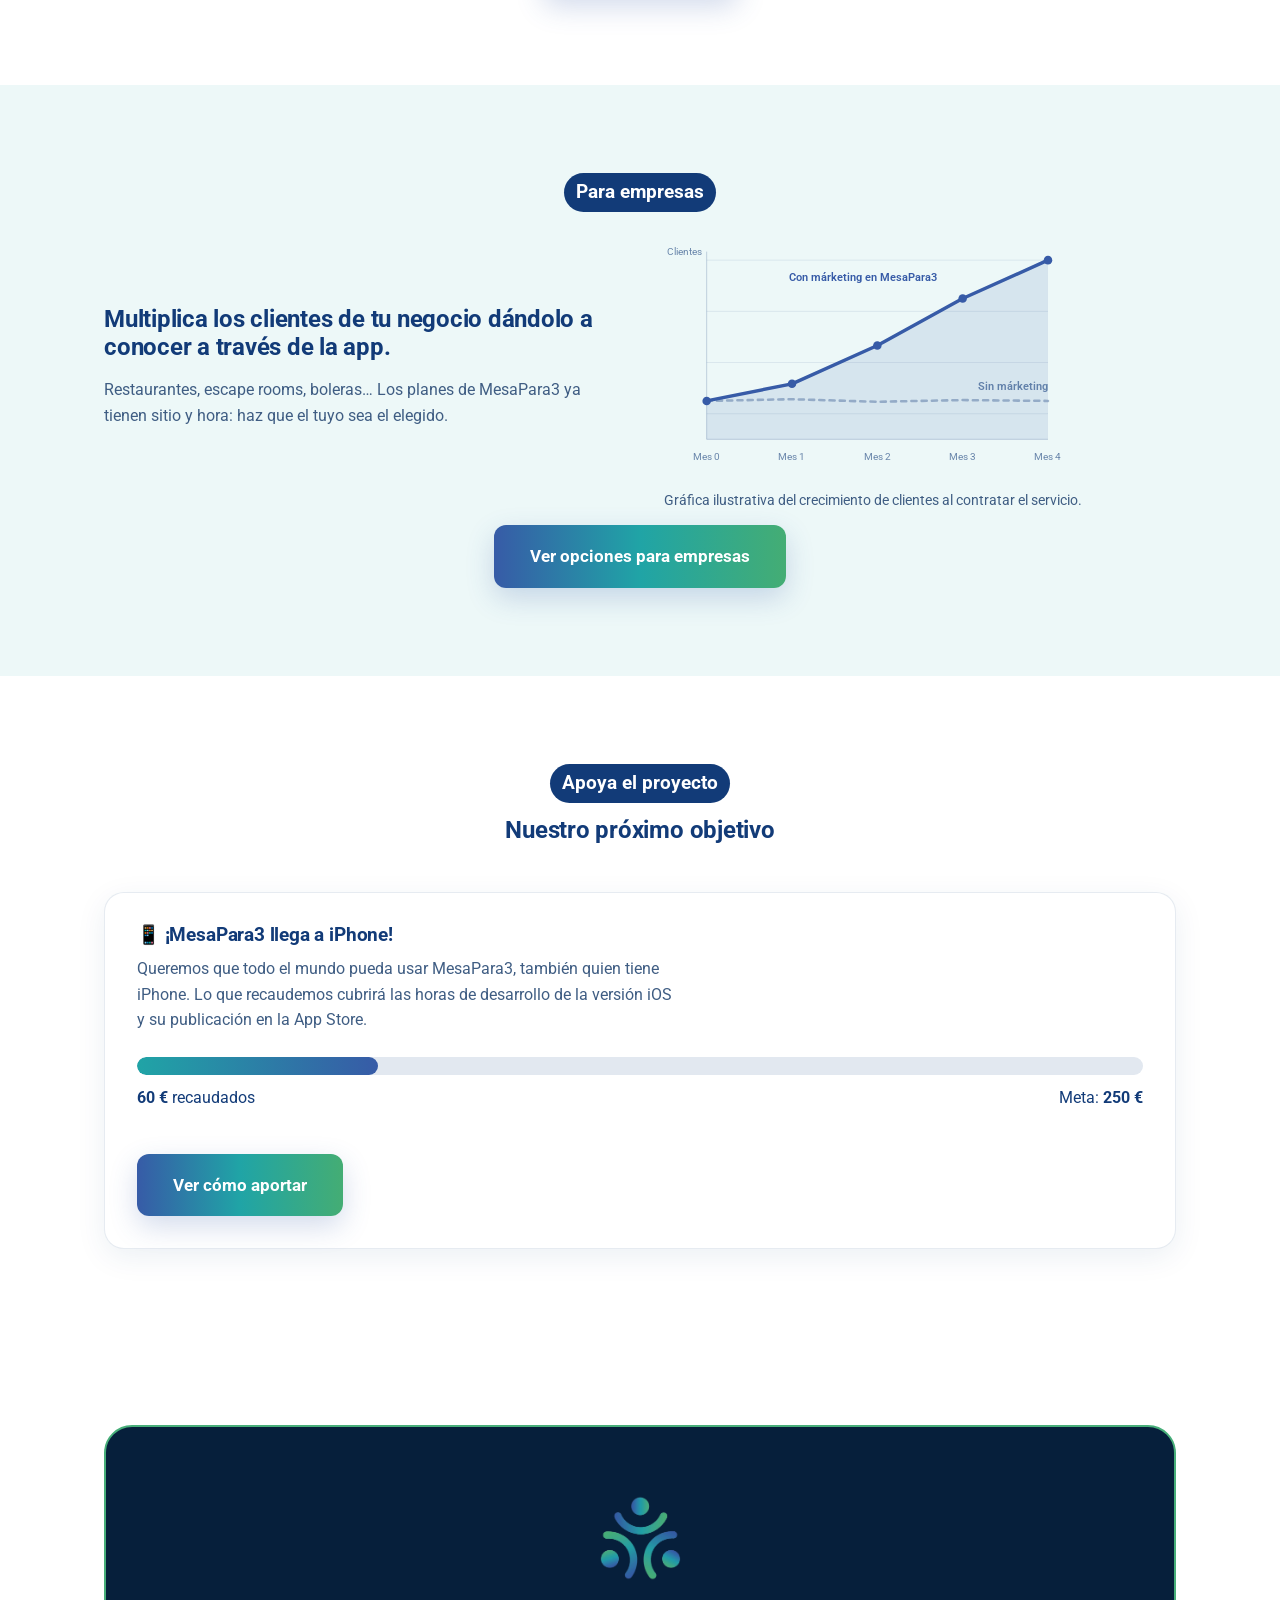
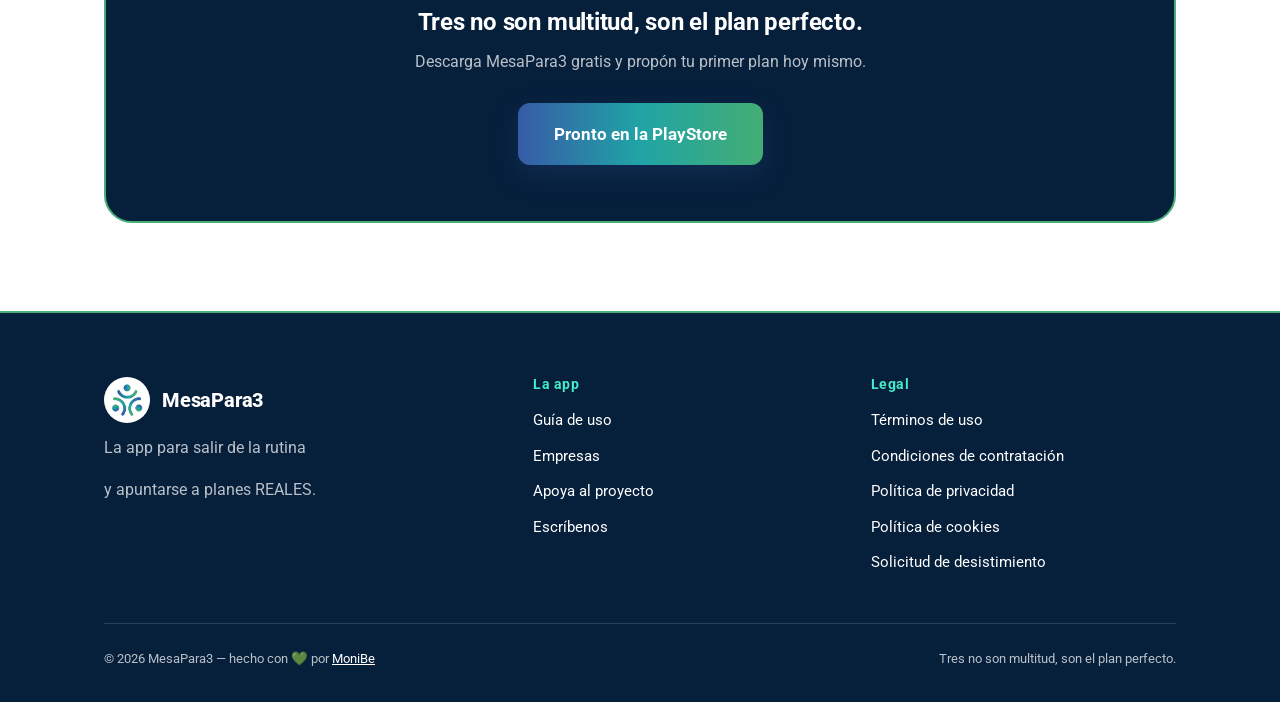
==== commit 2b2d0e75: "cambio de todas las imágenes de las categorías de los planes por otras más estilo cartoon" ====
--- a/index.html
+++ b/index.html
@@ -41,7 +41,7 @@
 
       <div class="phone-mock">
         <div class="screen">
-          <img src="/assets/capturas/buscar_plan2.webp" alt="Captura de la app MesaPara3: pantalla de Buscar planes" title="Pantalla de Buscar planes en la app" class="phone-screenshot">
+          <img src="/assets/capturas/buscar_plan3.webp" alt="Captura de la app MesaPara3: pantalla de Buscar planes" title="Pantalla de Buscar planes en la app" class="phone-screenshot">
         </div>
       </div>
 
